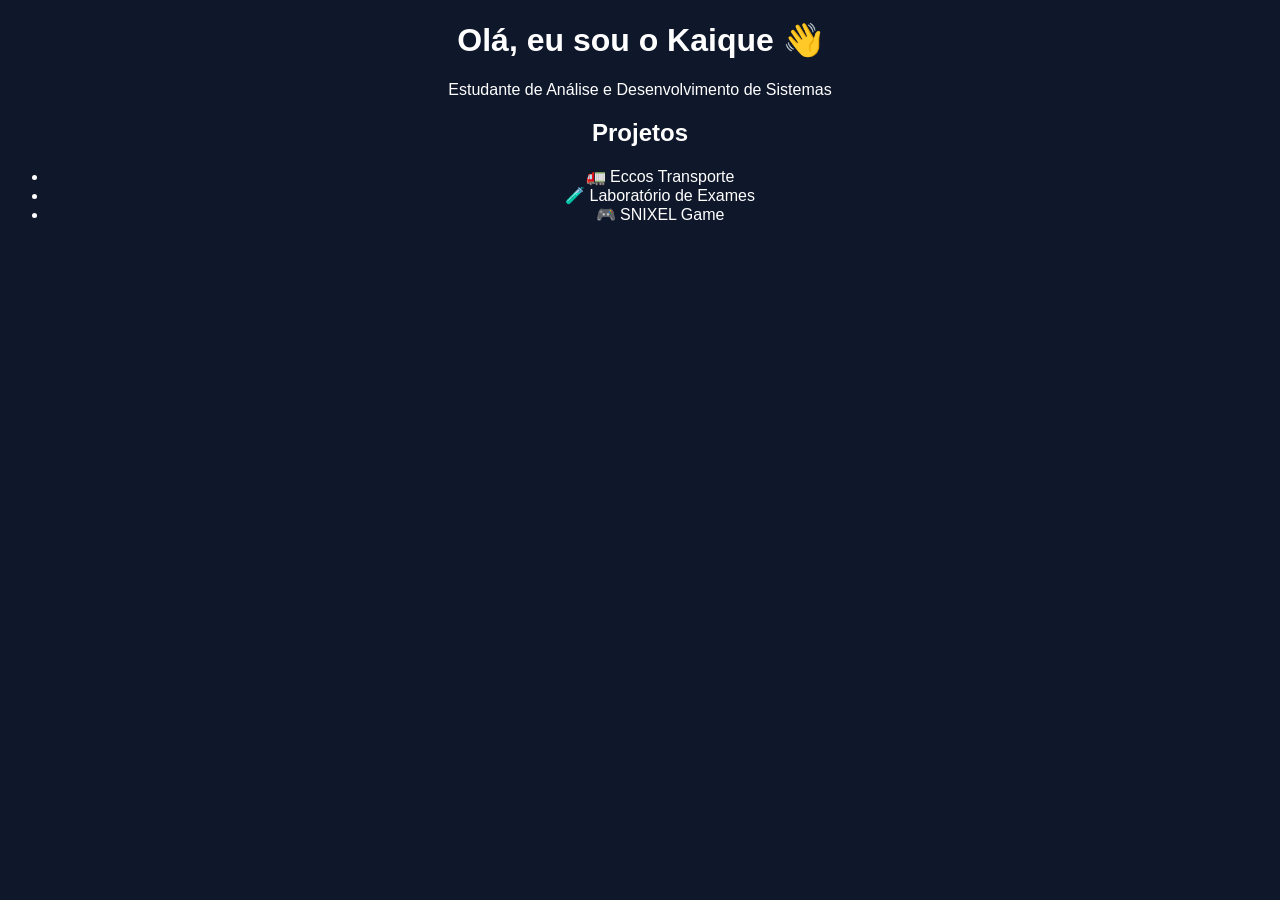
==== index.html @ 4b78b933 "Add files via upload" ====
<!DOCTYPE html>
<html lang="pt-br">
<head>
  <meta charset="UTF-8">
  <title>Portfólio - Kaique</title>
  <link rel="stylesheet" href="style.css">
</head>
<body>

  <h1>Olá, eu sou o Kaique 👋</h1>
  <p>Estudante de Análise e Desenvolvimento de Sistemas</p>

  <h2>Projetos</h2>
  <ul>
    <li>🚛 Eccos Transporte</li>
    <li>🧪 Laboratório de Exames</li>
    <li>🎮 SNIXEL Game</li>
  </ul>

</body>
</html>
---- style.css ----
body {
  background: #0f172a;
  color: white;
  font-family: Arial;
  text-align: center;
}
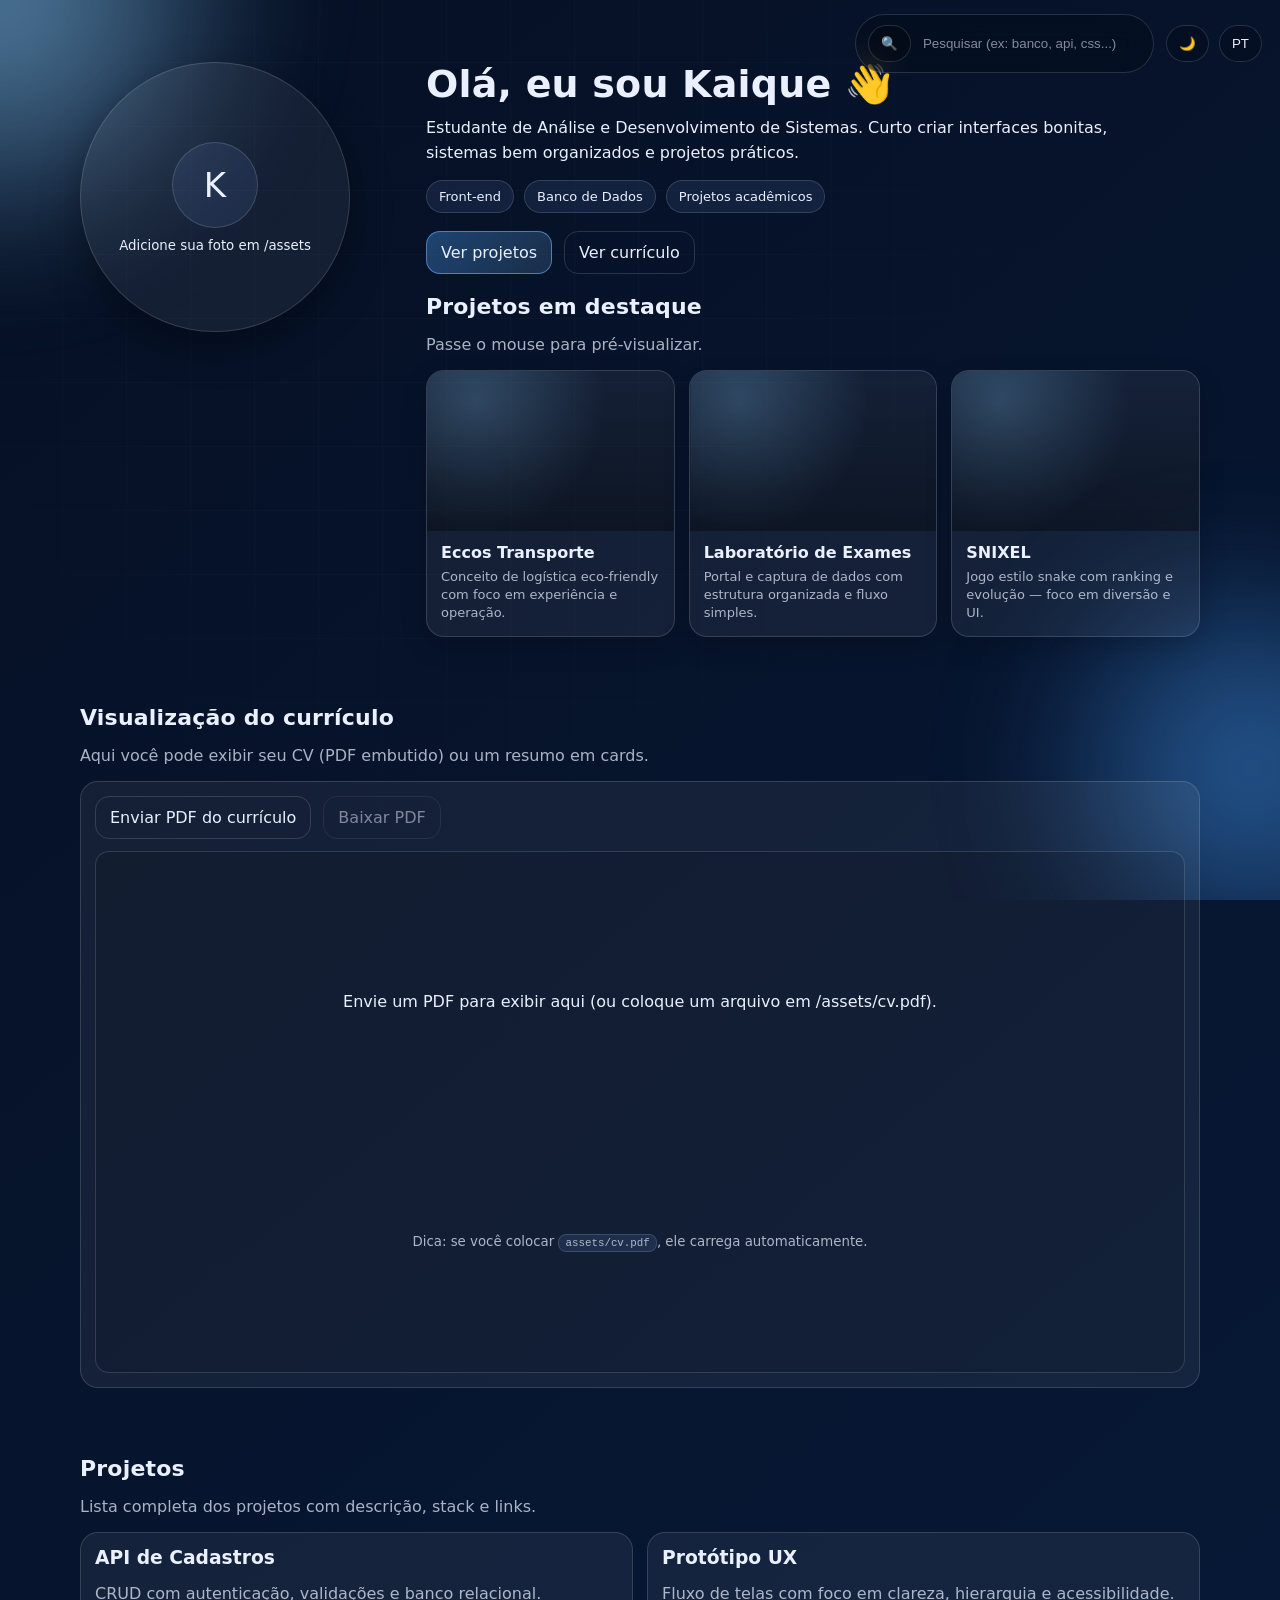
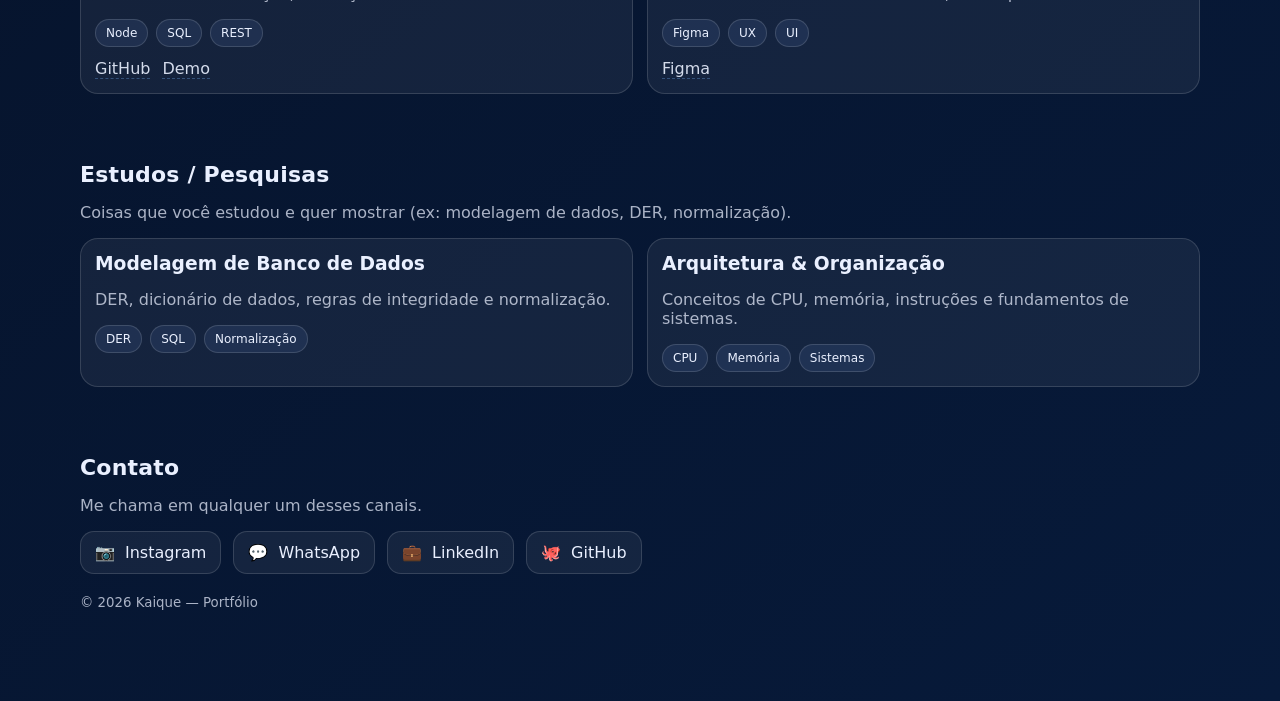
==== commit 98f8ad17: "Add files via upload" ====
--- a/index.html
+++ b/index.html
@@ -1,21 +1,254 @@
 <!DOCTYPE html>
-<html lang="pt-br">
+<html lang="pt-br" data-theme="dark">
 <head>
-  <meta charset="UTF-8">
-  <title>Portfólio - Kaique</title>
-  <link rel="stylesheet" href="style.css">
+  <meta charset="UTF-8" />
+  <meta name="viewport" content="width=device-width, initial-scale=1"/>
+  <title>Portfólio — Kaique</title>
+  <link rel="stylesheet" href="style.css" />
 </head>
+
 <body>
-
-  <h1>Olá, eu sou o Kaique 👋</h1>
-  <p>Estudante de Análise e Desenvolvimento de Sistemas</p>
-
-  <h2>Projetos</h2>
-  <ul>
-    <li>🚛 Eccos Transporte</li>
-    <li>🧪 Laboratório de Exames</li>
-    <li>🎮 SNIXEL Game</li>
-  </ul>
-
+  <!-- Gradient background layers -->
+  <div class="bg">
+    <div class="blob b1"></div>
+    <div class="blob b2"></div>
+    <div class="grid"></div>
+  </div>
+
+  <!-- Top-right accessibility controls -->
+  <header class="topbar" aria-label="Acessibilidades">
+    <div class="search">
+      <button class="icon-btn" id="btnSearch" aria-label="Pesquisar">
+        🔍
+      </button>
+      <input
+        id="searchInput"
+        type="search"
+        placeholder="Pesquisar (ex: banco, api, css...)"
+        aria-label="Pesquisar por palavras-chave"
+      />
+    </div>
+
+    <div class="toggles">
+      <button class="icon-btn" id="btnTheme" aria-label="Alternar modo noturno">
+        🌙
+      </button>
+
+      <button class="icon-btn" id="btnLang" aria-label="Alterar idioma">
+        PT
+      </button>
+    </div>
+  </header>
+
+  <!-- Right hidden navbar (reveals on hover) -->
+  <aside class="nav-rail" aria-label="Menu lateral">
+    <nav class="nav" aria-label="Navegação principal">
+      <a href="#home" class="nav-item" data-i18n="nav_home" title="Home">🏠 <span>Home</span></a>
+      <a href="#cv" class="nav-item" data-i18n="nav_cv" title="Currículo">📄 <span>Currículo</span></a>
+      <a href="#projects" class="nav-item" data-i18n="nav_projects" title="Projetos">🧩 <span>Projetos</span></a>
+      <a href="#studies" class="nav-item" data-i18n="nav_studies" title="Estudos/Pesquisas">📚 <span>Estudos</span></a>
+      <a href="#contact" class="nav-item" data-i18n="nav_contact" title="Contato">✉️ <span>Contato</span></a>
+    </nav>
+  </aside>
+
+  <main class="container">
+    <!-- HOME -->
+    <section id="home" class="section hero" data-search-scope="home">
+      <div class="hero-left">
+        <div class="avatar-wrap" aria-label="Foto do Kaique">
+          <!-- Troque src pela sua foto -->
+          <img class="avatar" src="assets/minha-foto.jpg" alt="Foto do Kaique" onerror="this.style.display='none'; this.parentElement.classList.add('avatar-fallback')"/>
+          <div class="avatar-fallback-inner">
+            <div class="initials">K</div>
+            <small data-i18n="avatar_hint">Adicione sua foto em /assets</small>
+          </div>
+        </div>
+      </div>
+
+      <div class="hero-right">
+        <h1 class="title">
+          <span data-i18n="hello">Olá, eu sou</span> <strong>Kaique</strong> 👋
+        </h1>
+
+        <p class="subtitle" data-i18n="subtitle">
+          Estudante de Análise e Desenvolvimento de Sistemas. Curto criar interfaces bonitas, sistemas bem organizados e projetos práticos.
+        </p>
+
+        <div class="pill-row" aria-label="Destaques rápidos">
+          <span class="pill" data-i18n="pill_1">Front-end</span>
+          <span class="pill" data-i18n="pill_2">Banco de Dados</span>
+          <span class="pill" data-i18n="pill_3">Projetos acadêmicos</span>
+        </div>
+
+        <div class="hero-actions">
+          <a class="btn primary" href="#projects" data-i18n="cta_projects">Ver projetos</a>
+          <a class="btn ghost" href="#cv" data-i18n="cta_cv">Ver currículo</a>
+        </div>
+
+        <div class="featured">
+          <div class="section-head">
+            <h2 data-i18n="featured_title">Projetos em destaque</h2>
+            <p class="muted" data-i18n="featured_sub">Passe o mouse para pré-visualizar.</p>
+          </div>
+
+          <div class="card-grid">
+            <!-- CARD 1 -->
+            <article class="card project" data-tags="web front-end html css" data-title="Eccos Transporte" tabindex="0">
+              <div class="card-media" style="--img:url('assets/projeto1.jpg')"></div>
+              <div class="card-body">
+                <h3>Eccos Transporte</h3>
+                <p data-i18n="p1_desc">Conceito de logística eco-friendly com foco em experiência e operação.</p>
+              </div>
+              <button class="card-overlay" data-preview="Eccos Transporte" data-i18n="preview_btn">Pré-visualizar</button>
+            </article>
+
+            <!-- CARD 2 -->
+            <article class="card project" data-tags="sistema crud banco sql" data-title="Laboratório de Exames" tabindex="0">
+              <div class="card-media" style="--img:url('assets/projeto2.jpg')"></div>
+              <div class="card-body">
+                <h3>Laboratório de Exames</h3>
+                <p data-i18n="p2_desc">Portal e captura de dados com estrutura organizada e fluxo simples.</p>
+              </div>
+              <button class="card-overlay" data-preview="Laboratório de Exames" data-i18n="preview_btn">Pré-visualizar</button>
+            </article>
+
+            <!-- CARD 3 -->
+            <article class="card project" data-tags="jogo javascript ranking" data-title="SNIXEL" tabindex="0">
+              <div class="card-media" style="--img:url('assets/projeto3.jpg')"></div>
+              <div class="card-body">
+                <h3>SNIXEL</h3>
+                <p data-i18n="p3_desc">Jogo estilo snake com ranking e evolução — foco em diversão e UI.</p>
+              </div>
+              <button class="card-overlay" data-preview="SNIXEL" data-i18n="preview_btn">Pré-visualizar</button>
+            </article>
+          </div>
+        </div>
+      </div>
+    </section>
+
+    <!-- CURRÍCULO (sem abrir nova guia) -->
+    <section id="cv" class="section" data-search-scope="cv">
+      <div class="section-head">
+        <h2 data-i18n="cv_title">Visualização do currículo</h2>
+        <p class="muted" data-i18n="cv_sub">Aqui você pode exibir seu CV (PDF embutido) ou um resumo em cards.</p>
+      </div>
+
+      <div class="cv-wrap">
+        <div class="cv-actions">
+          <label class="file-label">
+            <input id="cvFile" type="file" accept="application/pdf"/>
+            <span data-i18n="cv_upload">Enviar PDF do currículo</span>
+          </label>
+          <a class="btn ghost" id="cvDownload" href="#" download="Curriculo-Kaique.pdf" aria-disabled="true" data-i18n="cv_download">Baixar PDF</a>
+        </div>
+
+        <div class="cv-viewer" role="region" aria-label="Visualização do currículo">
+          <iframe id="cvFrame" title="Currículo (PDF)" src="" loading="lazy"></iframe>
+          <div class="cv-empty" id="cvEmpty">
+            <p data-i18n="cv_empty">Envie um PDF para exibir aqui (ou coloque um arquivo em /assets/cv.pdf).</p>
+            <small class="muted">Dica: se você colocar <code>assets/cv.pdf</code>, ele carrega automaticamente.</small>
+          </div>
+        </div>
+      </div>
+    </section>
+
+    <!-- PROJETOS -->
+    <section id="projects" class="section" data-search-scope="projects">
+      <div class="section-head">
+        <h2 data-i18n="projects_title">Projetos</h2>
+        <p class="muted" data-i18n="projects_sub">Lista completa dos projetos com descrição, stack e links.</p>
+      </div>
+
+      <div class="list-grid" id="projectsList">
+        <article class="list-card" data-tags="api node sql" data-title="API de Cadastros">
+          <h3>API de Cadastros</h3>
+          <p class="muted" data-i18n="proj_a">CRUD com autenticação, validações e banco relacional.</p>
+          <div class="chips">
+            <span class="chip">Node</span><span class="chip">SQL</span><span class="chip">REST</span>
+          </div>
+          <div class="links">
+            <a href="#" class="link">GitHub</a>
+            <a href="#" class="link">Demo</a>
+          </div>
+        </article>
+
+        <article class="list-card" data-tags="figma ux ui" data-title="Protótipo UX">
+          <h3>Protótipo UX</h3>
+          <p class="muted" data-i18n="proj_b">Fluxo de telas com foco em clareza, hierarquia e acessibilidade.</p>
+          <div class="chips">
+            <span class="chip">Figma</span><span class="chip">UX</span><span class="chip">UI</span>
+          </div>
+          <div class="links">
+            <a href="#" class="link">Figma</a>
+          </div>
+        </article>
+      </div>
+    </section>
+
+    <!-- ESTUDOS / PESQUISAS -->
+    <section id="studies" class="section" data-search-scope="studies">
+      <div class="section-head">
+        <h2 data-i18n="studies_title">Estudos / Pesquisas</h2>
+        <p class="muted" data-i18n="studies_sub">Coisas que você estudou e quer mostrar (ex: modelagem de dados, DER, normalização).</p>
+      </div>
+
+      <div class="list-grid">
+        <article class="list-card" data-tags="banco der normalizacao" data-title="Modelagem de Banco">
+          <h3 data-i18n="study_a_title">Modelagem de Banco de Dados</h3>
+          <p class="muted" data-i18n="study_a_desc">DER, dicionário de dados, regras de integridade e normalização.</p>
+          <div class="chips">
+            <span class="chip">DER</span><span class="chip">SQL</span><span class="chip">Normalização</span>
+          </div>
+        </article>
+
+        <article class="list-card" data-tags="arquitetura hardware organizacao" data-title="Arquitetura de Computadores">
+          <h3 data-i18n="study_b_title">Arquitetura & Organização</h3>
+          <p class="muted" data-i18n="study_b_desc">Conceitos de CPU, memória, instruções e fundamentos de sistemas.</p>
+          <div class="chips">
+            <span class="chip">CPU</span><span class="chip">Memória</span><span class="chip">Sistemas</span>
+          </div>
+        </article>
+      </div>
+    </section>
+
+    <!-- CONTATO (rodapé) -->
+    <footer id="contact" class="section footer" data-search-scope="contact">
+      <div class="section-head">
+        <h2 data-i18n="contact_title">Contato</h2>
+        <p class="muted" data-i18n="contact_sub">Me chama em qualquer um desses canais.</p>
+      </div>
+
+      <div class="contact-row">
+        <a class="social" href="#" aria-label="Instagram">📷 <span>Instagram</span></a>
+        <a class="social" href="#" aria-label="WhatsApp">💬 <span>WhatsApp</span></a>
+        <a class="social" href="#" aria-label="LinkedIn">💼 <span>LinkedIn</span></a>
+        <a class="social" href="#" aria-label="GitHub">🐙 <span>GitHub</span></a>
+      </div>
+
+      <small class="muted">© <span id="year"></span> Kaique — Portfólio</small>
+    </footer>
+  </main>
+
+  <!-- Preview modal (in-page, no new tab) -->
+  <dialog class="modal" id="previewModal" aria-label="Pré-visualização do projeto">
+    <div class="modal-card">
+      <div class="modal-top">
+        <h3 id="previewTitle">Pré-visualizar</h3>
+        <button class="icon-btn" id="closeModal" aria-label="Fechar">✖</button>
+      </div>
+      <div class="modal-body">
+        <p class="muted" id="previewText">
+          Aqui você pode colocar imagens, links, descrição completa e tecnologias do projeto.
+        </p>
+
+        <div class="modal-actions">
+          <a class="btn primary" href="#projects" id="modalGoProjects" data-i18n="modal_projects">Ver seção de projetos</a>
+          <button class="btn ghost" id="modalClose" data-i18n="modal_close">Fechar</button>
+        </div>
+      </div>
+    </div>
+  </dialog>
+
+  <script src="script.js"></script>
 </body>
 </html>
--- a/style.css
+++ b/style.css
@@ -1,6 +1,443 @@
-body {
-  background: #0f172a;
+/* ============ Base ============ */
+:root{
+  --bg1:#061024;
+  --bg2:#071a3a;
+  --card: rgba(255,255,255,.06);
+  --card2: rgba(255,255,255,.08);
+  --stroke: rgba(255,255,255,.14);
+  --text:#eaf0ff;
+  --muted: rgba(234,240,255,.72);
+  --brand:#4aa3ff;
+  --brand2:#8bd0ff;
+  --shadow: 0 14px 40px rgba(0,0,0,.35);
+  --radius: 18px;
+}
+
+html[data-theme="light"]{
+  --bg1:#f4f7ff;
+  --bg2:#e7efff;
+  --card: rgba(0,0,0,.04);
+  --card2: rgba(0,0,0,.06);
+  --stroke: rgba(0,0,0,.10);
+  --text:#0a1430;
+  --muted: rgba(10,20,48,.72);
+  --brand:#146bff;
+  --brand2:#5ab7ff;
+  --shadow: 0 18px 50px rgba(0,0,0,.12);
+}
+
+*{box-sizing:border-box}
+body{
+  margin:0;
+  color:var(--text);
+  font-family: ui-sans-serif, system-ui, -apple-system, Segoe UI, Roboto, Arial;
+  overflow-x:hidden;
+  background: linear-gradient(140deg, var(--bg1), var(--bg2));
+}
+
+a{color:inherit; text-decoration:none}
+code{background:rgba(127,167,255,.12); padding:2px 6px; border-radius:8px; border:1px solid var(--stroke);}
+
+/* ============ Background ============ */
+.bg{position:fixed; inset:0; z-index:-2; overflow:hidden;}
+.blob{
+  position:absolute; width:520px; height:520px; filter: blur(60px);
+  opacity:.65; border-radius:999px;
+  background: radial-gradient(circle at 30% 30%, var(--brand2), transparent 55%);
+  transform: translate3d(0,0,0);
+}
+.b1{left:-160px; top:-160px;}
+.b2{right:-180px; bottom:-180px; background: radial-gradient(circle at 60% 40%, var(--brand), transparent 55%); opacity:.55;}
+.grid{
+  position:absolute; inset:-2px; z-index:-1; opacity:.15;
+  background-image: linear-gradient(to right, rgba(255,255,255,.14) 1px, transparent 1px),
+                    linear-gradient(to bottom, rgba(255,255,255,.14) 1px, transparent 1px);
+  background-size: 64px 64px;
+  mask-image: radial-gradient(circle at 35% 30%, black 30%, transparent 65%);
+}
+
+/* ============ Layout ============ */
+.container{
+  width:min(1120px, calc(100% - 90px));
+  margin:0 auto;
+  padding:28px 0 80px;
+}
+.section{padding:34px 0;}
+.section-head{margin-bottom:16px;}
+.section-head h2{margin:0 0 6px; font-size:22px; letter-spacing:.2px;}
+.muted{color:var(--muted);}
+
+/* ============ Topbar ============ */
+.topbar{
+  position:fixed;
+  right:18px;
+  top:14px;
+  display:flex;
+  gap:12px;
+  align-items:center;
+  z-index:50;
+}
+
+.search{
+  display:flex;
+  align-items:center;
+  gap:10px;
+  padding:10px 12px;
+  border-radius:999px;
+  background: rgba(0,0,0,.18);
+  border:1px solid var(--stroke);
+  backdrop-filter: blur(14px);
+}
+
+html[data-theme="light"] .search{
+  background: rgba(255,255,255,.55);
+}
+
+#searchInput{
+  width: 220px;
+  border:none;
+  outline:none;
+  background:transparent;
+  color:var(--text);
+}
+#searchInput::placeholder{color: rgba(234,240,255,.55);}
+html[data-theme="light"] #searchInput::placeholder{color: rgba(10,20,48,.45);}
+
+.toggles{display:flex; gap:10px;}
+
+/* Buttons (hover floating effect) */
+.icon-btn{
+  border:1px solid var(--stroke);
+  background: rgba(0,0,0,.18);
+  color: var(--text);
+  border-radius: 999px;
+  padding:10px 12px;
+  cursor:pointer;
+  backdrop-filter: blur(14px);
+  transition: transform .18s ease, background .18s ease, border-color .18s ease;
+}
+html[data-theme="light"] .icon-btn{background: rgba(255,255,255,.55);}
+.icon-btn:hover{transform: translateY(-3px); border-color: rgba(120,180,255,.45);}
+
+/* ============ Right Navbar (Hidden, show on hover) ============ */
+.nav-rail{
+  position:fixed;
+  right:0;
+  top:0;
+  height:100vh;
+  width:72px;
+  z-index:40;
+  display:flex;
+  justify-content:flex-end;
+  pointer-events:auto;
+}
+
+.nav{
+  height:100%;
+  width: 260px;
+  padding: 100px 10px 18px;
+  transform: translateX(188px); /* hidden state */
+  transition: transform .22s ease;
+  background: rgba(0,0,0,.16);
+  border-left: 1px solid var(--stroke);
+  backdrop-filter: blur(14px);
+  display:flex;
+  flex-direction:column;
+  gap:10px;
+}
+
+html[data-theme="light"] .nav{background: rgba(255,255,255,.50);}
+
+.nav-rail:hover .nav{transform: translateX(0);}
+
+.nav-item{
+  display:flex;
+  gap:10px;
+  align-items:center;
+  padding:12px 14px;
+  border-radius: 14px;
+  border:1px solid transparent;
+  transition: transform .18s ease, background .18s ease, border-color .18s ease;
+}
+.nav-item span{opacity:.92;}
+.nav-item:hover{
+  transform: translateY(-3px);
+  background: rgba(127,167,255,.10);
+  border-color: rgba(120,180,255,.35);
+}
+
+/* ============ Hero ============ */
+.hero{
+  display:grid;
+  grid-template-columns: 320px 1fr;
+  gap: 26px;
+  align-items:start;
+}
+
+.avatar-wrap{
+  width: 270px;
+  height: 270px;
+  border-radius: 999px;
+  border:1px solid var(--stroke);
+  background: var(--card);
+  box-shadow: var(--shadow);
+  overflow:hidden;
+  display:grid;
+  place-items:center;
+}
+.avatar{
+  width:100%;
+  height:100%;
+  object-fit:cover;
+}
+.avatar-fallback .avatar-fallback-inner{display:grid;}
+.avatar-fallback-inner{
+  text-align:center;
+  padding:22px;
+  display:none;
+}
+.initials{
+  width:86px; height:86px;
+  border-radius:999px;
+  border:1px solid var(--stroke);
+  display:grid; place-items:center;
+  margin: 0 auto 10px;
+  font-size:34px;
+  background: rgba(127,167,255,.10);
+}
+
+.title{margin:0 0 10px; font-size:38px; letter-spacing:.2px;}
+.subtitle{margin:0 0 14px; max-width: 720px; line-height:1.55;}
+
+.pill-row{display:flex; flex-wrap:wrap; gap:10px; margin: 12px 0 18px;}
+.pill{
+  padding:8px 12px;
+  border-radius:999px;
+  border:1px solid var(--stroke);
+  background: rgba(127,167,255,.10);
+  font-size: 13px;
+}
+
+.hero-actions{display:flex; gap:12px; margin: 8px 0 20px;}
+
+.btn{
+  display:inline-flex;
+  align-items:center;
+  justify-content:center;
+  gap:10px;
+  padding: 11px 14px;
+  border-radius: 14px;
+  border:1px solid var(--stroke);
+  background: rgba(255,255,255,.06);
+  cursor:pointer;
+  transition: transform .18s ease, background .18s ease, border-color .18s ease;
+}
+.btn:hover{transform: translateY(-3px); border-color: rgba(120,180,255,.45);}
+.btn.primary{
+  background: linear-gradient(135deg, rgba(74,163,255,.35), rgba(139,208,255,.15));
+  border-color: rgba(120,180,255,.55);
+}
+.btn.ghost{
+  background: transparent;
+}
+.btn[aria-disabled="true"]{opacity:.5; pointer-events:none;}
+
+.featured{margin-top: 6px;}
+.card-grid{
+  display:grid;
+  grid-template-columns: repeat(3, minmax(0, 1fr));
+  gap:14px;
+}
+
+/* ============ Project Cards (hover overlay & float) ============ */
+.card{
+  position:relative;
+  border-radius: var(--radius);
+  border:1px solid var(--stroke);
+  background: var(--card);
+  box-shadow: 0 10px 26px rgba(0,0,0,.18);
+  overflow:hidden;
+  transition: transform .18s ease, border-color .18s ease;
+  outline:none;
+}
+.card:hover, .card:focus{
+  transform: translateY(-6px);
+  border-color: rgba(120,180,255,.55);
+}
+
+.card-media{
+  height: 160px;
+  background:
+    linear-gradient(180deg, rgba(0,0,0,.0), rgba(0,0,0,.35)),
+    var(--img),
+    radial-gradient(circle at 20% 20%, rgba(139,208,255,.25), transparent 55%);
+  background-size: cover;
+  background-position:center;
+}
+.card-body{padding: 12px 14px 14px;}
+.card-body h3{margin: 0 0 6px; font-size:16px;}
+.card-body p{margin: 0; font-size:13px; line-height:1.4; color: var(--muted);}
+
+/* Dark overlay with "Pré-visualizar" */
+.card-overlay{
+  position:absolute;
+  inset:0;
+  display:grid;
+  place-items:center;
+  opacity:0;
+  border:none;
+  background: rgba(0,0,0,.55);
   color: white;
-  font-family: Arial;
-  text-align: center;
+  font-weight: 600;
+  letter-spacing:.2px;
+  cursor:pointer;
+  transition: opacity .18s ease;
+}
+.card:hover .card-overlay,
+.card:focus .card-overlay{opacity:1;}
+
+.card-overlay::after{
+  content:"";
+  position:absolute;
+  inset: 14px;
+  border-radius: calc(var(--radius) - 8px);
+  border:1px solid rgba(255,255,255,.18);
+}
+
+/* ============ Lists ============ */
+.list-grid{
+  display:grid;
+  grid-template-columns: repeat(2, minmax(0, 1fr));
+  gap:14px;
+}
+.list-card{
+  border-radius: var(--radius);
+  border:1px solid var(--stroke);
+  background: var(--card);
+  padding: 14px;
+  transition: transform .18s ease, border-color .18s ease;
+}
+.list-card:hover{transform: translateY(-4px); border-color: rgba(120,180,255,.45);}
+.list-card h3{margin:0 0 6px;}
+.chips{display:flex; gap:8px; flex-wrap:wrap; margin-top:10px;}
+.chip{
+  font-size:12px;
+  padding:6px 10px;
+  border-radius:999px;
+  border:1px solid var(--stroke);
+  background: rgba(127,167,255,.10);
+}
+.links{display:flex; gap:12px; margin-top:12px;}
+.link{opacity:.9; border-bottom:1px dashed rgba(120,180,255,.35);}
+.link:hover{opacity:1; border-bottom-color: rgba(120,180,255,.8);}
+
+/* ============ CV Viewer ============ */
+.cv-wrap{
+  border-radius: var(--radius);
+  border:1px solid var(--stroke);
+  background: var(--card);
+  padding: 14px;
+}
+.cv-actions{
+  display:flex;
+  gap:12px;
+  flex-wrap:wrap;
+  margin-bottom: 12px;
+}
+.file-label{
+  display:inline-flex;
+  cursor:pointer;
+  border-radius:14px;
+  border:1px solid var(--stroke);
+  padding: 11px 14px;
+  transition: transform .18s ease, border-color .18s ease;
+}
+.file-label:hover{transform: translateY(-3px); border-color: rgba(120,180,255,.45);}
+.file-label input{display:none;}
+
+.cv-viewer{
+  position:relative;
+  border-radius: 14px;
+  overflow:hidden;
+  border:1px solid var(--stroke);
+  background: rgba(0,0,0,.10);
+  min-height: 520px;
+}
+html[data-theme="light"] .cv-viewer{background: rgba(255,255,255,.55);}
+#cvFrame{
+  width:100%;
+  height: 520px;
+  border:0;
+  display:block;
+  background: transparent;
+}
+.cv-empty{
+  position:absolute;
+  inset:0;
+  display:grid;
+  place-items:center;
+  text-align:center;
+  padding:20px;
+}
+
+/* ============ Footer / Contact ============ */
+.footer{padding-bottom: 10px;}
+.contact-row{
+  display:flex;
+  gap:12px;
+  flex-wrap:wrap;
+  margin: 12px 0 18px;
+}
+.social{
+  display:flex;
+  gap:10px;
+  align-items:center;
+  padding: 11px 14px;
+  border-radius: 14px;
+  border:1px solid var(--stroke);
+  background: rgba(255,255,255,.06);
+  transition: transform .18s ease, border-color .18s ease;
+}
+.social:hover{transform: translateY(-3px); border-color: rgba(120,180,255,.45);}
+
+/* ============ Modal ============ */
+.modal{
+  border:none;
+  padding:0;
+  background:transparent;
+}
+.modal::backdrop{
+  background: rgba(0,0,0,.55);
+  backdrop-filter: blur(4px);
+}
+.modal-card{
+  width:min(640px, calc(100vw - 28px));
+  margin:auto;
+  border-radius: var(--radius);
+  border:1px solid var(--stroke);
+  background: rgba(10,16,30,.92);
+  box-shadow: var(--shadow);
+  overflow:hidden;
+}
+html[data-theme="light"] .modal-card{background: rgba(255,255,255,.95);}
+.modal-top{
+  display:flex;
+  align-items:center;
+  justify-content:space-between;
+  padding: 14px 14px 10px;
+  border-bottom: 1px solid var(--stroke);
+}
+.modal-top h3{margin:0;}
+.modal-body{padding:14px;}
+.modal-actions{display:flex; gap:12px; margin-top:14px; flex-wrap:wrap;}
+
+/* ============ Responsive ============ */
+@media (max-width: 980px){
+  .hero{grid-template-columns: 1fr; justify-items:center;}
+  .hero-right{text-align:center;}
+  .hero-actions{justify-content:center;}
+  .card-grid{grid-template-columns: 1fr;}
+  .list-grid{grid-template-columns: 1fr;}
+  .container{width:min(1120px, calc(100% - 78px));}
+  #searchInput{width: 160px;}
 }
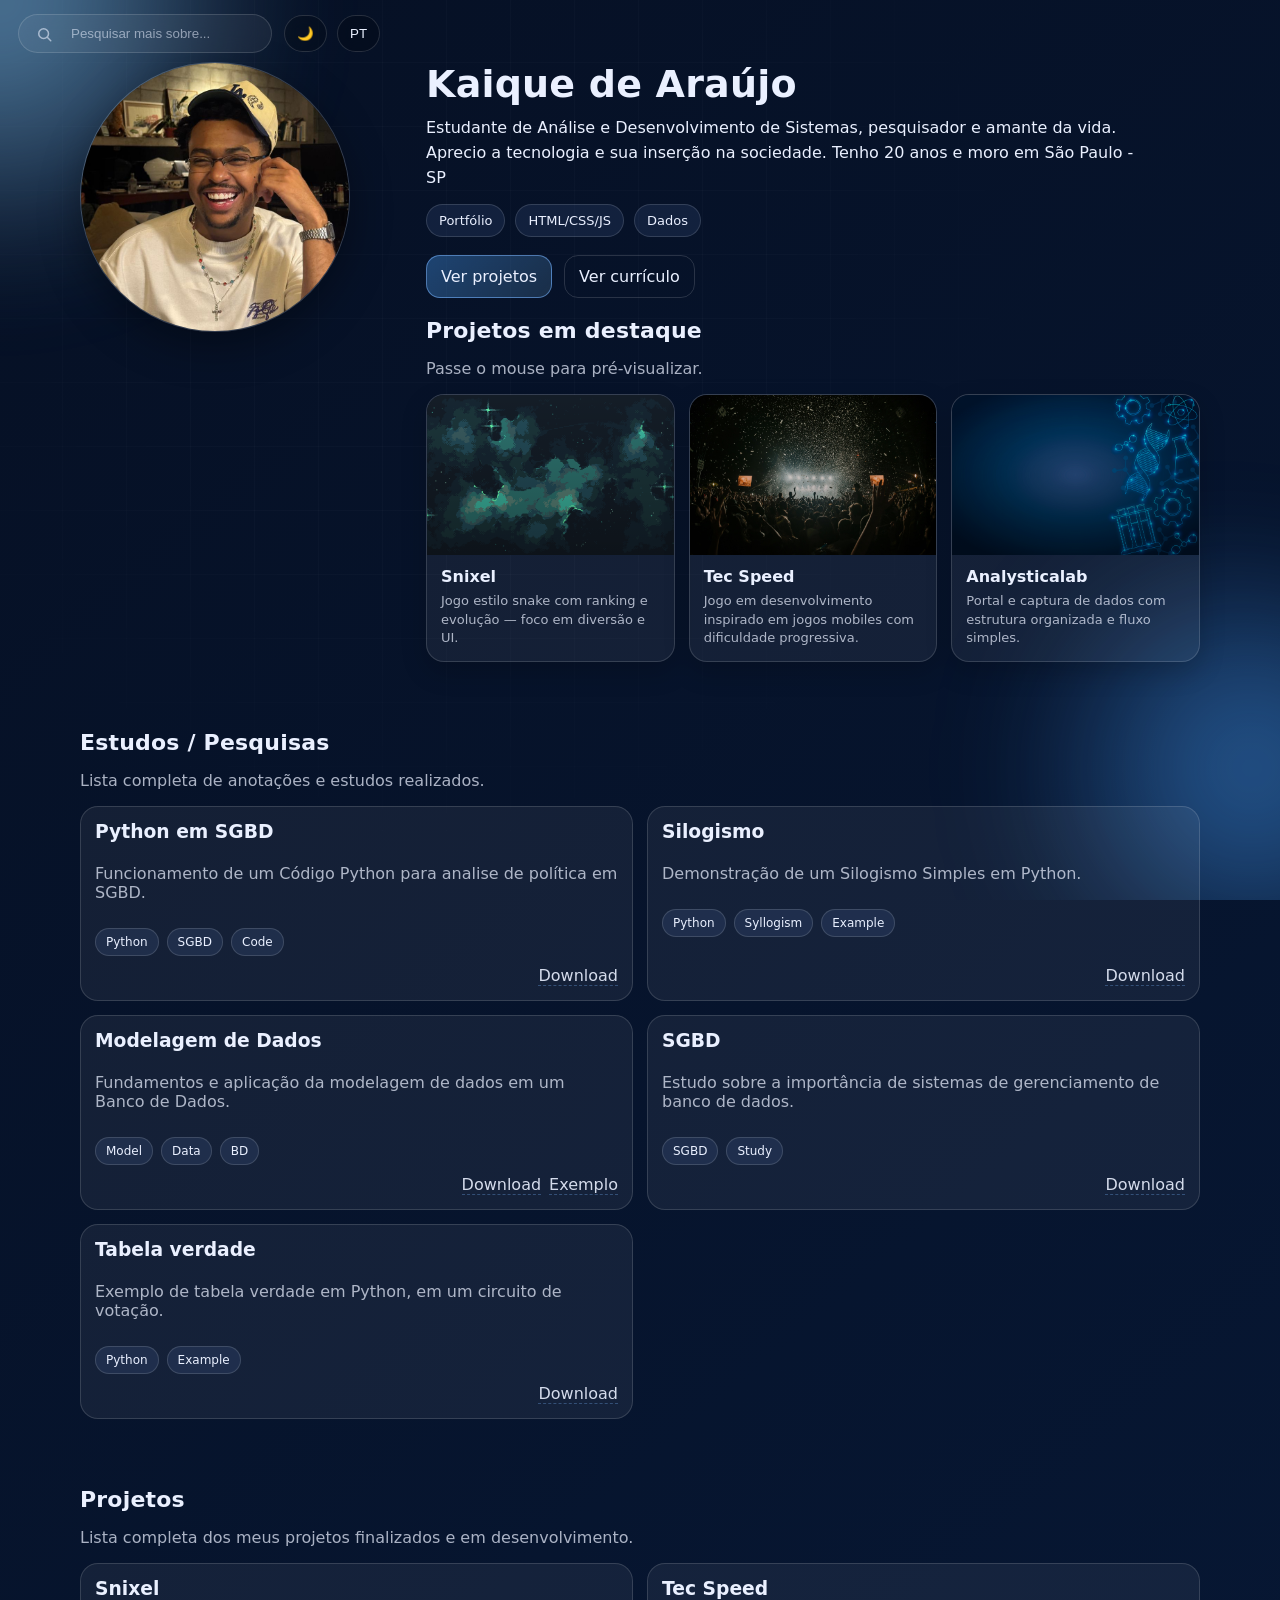
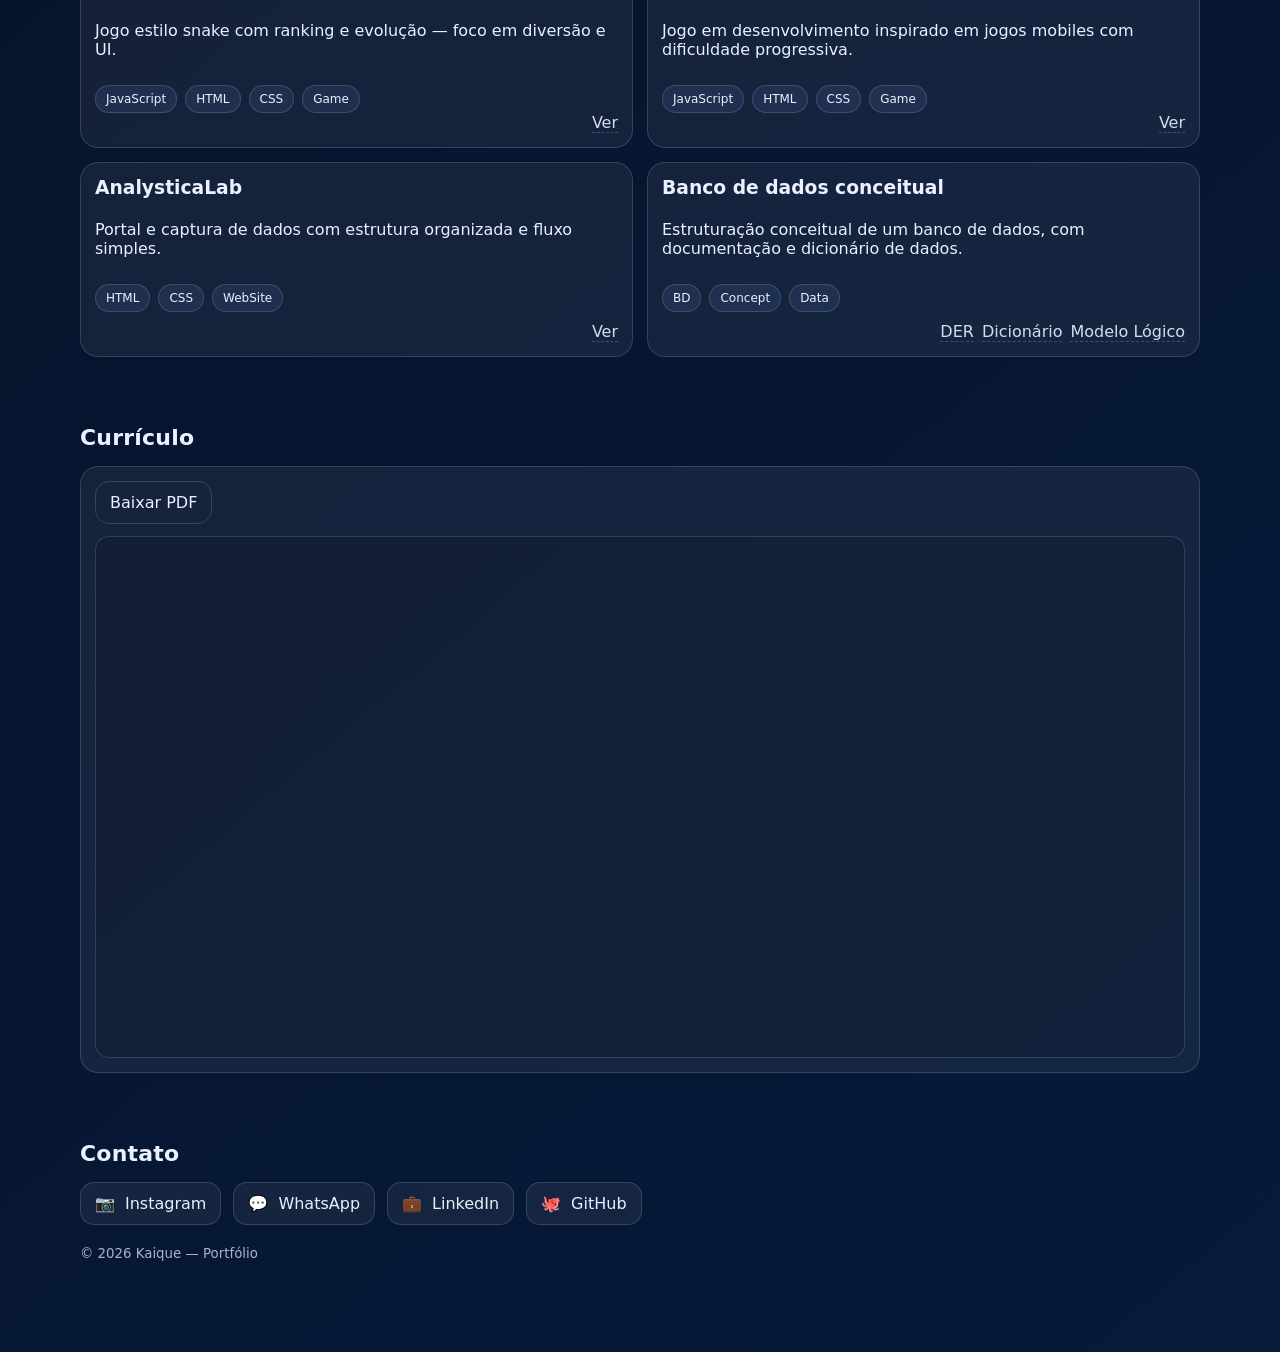
==== commit 3d1fdc23: "Primeira versão do portfólio" ====
--- a/index.html
+++ b/index.html
@@ -1,254 +1,381 @@
-<!DOCTYPE html>
-<html lang="pt-br" data-theme="dark">
-<head>
-  <meta charset="UTF-8" />
-  <meta name="viewport" content="width=device-width, initial-scale=1"/>
-  <title>Portfólio — Kaique</title>
-  <link rel="stylesheet" href="style.css" />
-</head>
-
-<body>
-  <!-- Gradient background layers -->
-  <div class="bg">
-    <div class="blob b1"></div>
-    <div class="blob b2"></div>
-    <div class="grid"></div>
-  </div>
-
-  <!-- Top-right accessibility controls -->
-  <header class="topbar" aria-label="Acessibilidades">
-    <div class="search">
-      <button class="icon-btn" id="btnSearch" aria-label="Pesquisar">
-        🔍
-      </button>
-      <input
-        id="searchInput"
-        type="search"
-        placeholder="Pesquisar (ex: banco, api, css...)"
-        aria-label="Pesquisar por palavras-chave"
-      />
-    </div>
-
-    <div class="toggles">
-      <button class="icon-btn" id="btnTheme" aria-label="Alternar modo noturno">
-        🌙
-      </button>
-
-      <button class="icon-btn" id="btnLang" aria-label="Alterar idioma">
-        PT
-      </button>
-    </div>
-  </header>
-
-  <!-- Right hidden navbar (reveals on hover) -->
-  <aside class="nav-rail" aria-label="Menu lateral">
-    <nav class="nav" aria-label="Navegação principal">
-      <a href="#home" class="nav-item" data-i18n="nav_home" title="Home">🏠 <span>Home</span></a>
-      <a href="#cv" class="nav-item" data-i18n="nav_cv" title="Currículo">📄 <span>Currículo</span></a>
-      <a href="#projects" class="nav-item" data-i18n="nav_projects" title="Projetos">🧩 <span>Projetos</span></a>
-      <a href="#studies" class="nav-item" data-i18n="nav_studies" title="Estudos/Pesquisas">📚 <span>Estudos</span></a>
-      <a href="#contact" class="nav-item" data-i18n="nav_contact" title="Contato">✉️ <span>Contato</span></a>
-    </nav>
-  </aside>
-
-  <main class="container">
-    <!-- HOME -->
-    <section id="home" class="section hero" data-search-scope="home">
-      <div class="hero-left">
-        <div class="avatar-wrap" aria-label="Foto do Kaique">
-          <!-- Troque src pela sua foto -->
-          <img class="avatar" src="assets/minha-foto.jpg" alt="Foto do Kaique" onerror="this.style.display='none'; this.parentElement.classList.add('avatar-fallback')"/>
-          <div class="avatar-fallback-inner">
-            <div class="initials">K</div>
-            <small data-i18n="avatar_hint">Adicione sua foto em /assets</small>
-          </div>
-        </div>
-      </div>
-
-      <div class="hero-right">
-        <h1 class="title">
-          <span data-i18n="hello">Olá, eu sou</span> <strong>Kaique</strong> 👋
-        </h1>
-
-        <p class="subtitle" data-i18n="subtitle">
-          Estudante de Análise e Desenvolvimento de Sistemas. Curto criar interfaces bonitas, sistemas bem organizados e projetos práticos.
-        </p>
-
-        <div class="pill-row" aria-label="Destaques rápidos">
-          <span class="pill" data-i18n="pill_1">Front-end</span>
-          <span class="pill" data-i18n="pill_2">Banco de Dados</span>
-          <span class="pill" data-i18n="pill_3">Projetos acadêmicos</span>
-        </div>
-
-        <div class="hero-actions">
-          <a class="btn primary" href="#projects" data-i18n="cta_projects">Ver projetos</a>
-          <a class="btn ghost" href="#cv" data-i18n="cta_cv">Ver currículo</a>
-        </div>
-
-        <div class="featured">
-          <div class="section-head">
-            <h2 data-i18n="featured_title">Projetos em destaque</h2>
-            <p class="muted" data-i18n="featured_sub">Passe o mouse para pré-visualizar.</p>
-          </div>
-
-          <div class="card-grid">
-            <!-- CARD 1 -->
-            <article class="card project" data-tags="web front-end html css" data-title="Eccos Transporte" tabindex="0">
-              <div class="card-media" style="--img:url('assets/projeto1.jpg')"></div>
-              <div class="card-body">
-                <h3>Eccos Transporte</h3>
-                <p data-i18n="p1_desc">Conceito de logística eco-friendly com foco em experiência e operação.</p>
-              </div>
-              <button class="card-overlay" data-preview="Eccos Transporte" data-i18n="preview_btn">Pré-visualizar</button>
-            </article>
-
-            <!-- CARD 2 -->
-            <article class="card project" data-tags="sistema crud banco sql" data-title="Laboratório de Exames" tabindex="0">
-              <div class="card-media" style="--img:url('assets/projeto2.jpg')"></div>
-              <div class="card-body">
-                <h3>Laboratório de Exames</h3>
-                <p data-i18n="p2_desc">Portal e captura de dados com estrutura organizada e fluxo simples.</p>
-              </div>
-              <button class="card-overlay" data-preview="Laboratório de Exames" data-i18n="preview_btn">Pré-visualizar</button>
-            </article>
-
-            <!-- CARD 3 -->
-            <article class="card project" data-tags="jogo javascript ranking" data-title="SNIXEL" tabindex="0">
-              <div class="card-media" style="--img:url('assets/projeto3.jpg')"></div>
-              <div class="card-body">
-                <h3>SNIXEL</h3>
-                <p data-i18n="p3_desc">Jogo estilo snake com ranking e evolução — foco em diversão e UI.</p>
-              </div>
-              <button class="card-overlay" data-preview="SNIXEL" data-i18n="preview_btn">Pré-visualizar</button>
-            </article>
-          </div>
-        </div>
-      </div>
-    </section>
-
-    <!-- CURRÍCULO (sem abrir nova guia) -->
-    <section id="cv" class="section" data-search-scope="cv">
-      <div class="section-head">
-        <h2 data-i18n="cv_title">Visualização do currículo</h2>
-        <p class="muted" data-i18n="cv_sub">Aqui você pode exibir seu CV (PDF embutido) ou um resumo em cards.</p>
-      </div>
-
-      <div class="cv-wrap">
-        <div class="cv-actions">
-          <label class="file-label">
-            <input id="cvFile" type="file" accept="application/pdf"/>
-            <span data-i18n="cv_upload">Enviar PDF do currículo</span>
-          </label>
-          <a class="btn ghost" id="cvDownload" href="#" download="Curriculo-Kaique.pdf" aria-disabled="true" data-i18n="cv_download">Baixar PDF</a>
-        </div>
-
-        <div class="cv-viewer" role="region" aria-label="Visualização do currículo">
-          <iframe id="cvFrame" title="Currículo (PDF)" src="" loading="lazy"></iframe>
-          <div class="cv-empty" id="cvEmpty">
-            <p data-i18n="cv_empty">Envie um PDF para exibir aqui (ou coloque um arquivo em /assets/cv.pdf).</p>
-            <small class="muted">Dica: se você colocar <code>assets/cv.pdf</code>, ele carrega automaticamente.</small>
-          </div>
-        </div>
-      </div>
-    </section>
-
-    <!-- PROJETOS -->
-    <section id="projects" class="section" data-search-scope="projects">
-      <div class="section-head">
-        <h2 data-i18n="projects_title">Projetos</h2>
-        <p class="muted" data-i18n="projects_sub">Lista completa dos projetos com descrição, stack e links.</p>
-      </div>
-
-      <div class="list-grid" id="projectsList">
-        <article class="list-card" data-tags="api node sql" data-title="API de Cadastros">
-          <h3>API de Cadastros</h3>
-          <p class="muted" data-i18n="proj_a">CRUD com autenticação, validações e banco relacional.</p>
-          <div class="chips">
-            <span class="chip">Node</span><span class="chip">SQL</span><span class="chip">REST</span>
-          </div>
-          <div class="links">
-            <a href="#" class="link">GitHub</a>
-            <a href="#" class="link">Demo</a>
-          </div>
-        </article>
-
-        <article class="list-card" data-tags="figma ux ui" data-title="Protótipo UX">
-          <h3>Protótipo UX</h3>
-          <p class="muted" data-i18n="proj_b">Fluxo de telas com foco em clareza, hierarquia e acessibilidade.</p>
-          <div class="chips">
-            <span class="chip">Figma</span><span class="chip">UX</span><span class="chip">UI</span>
-          </div>
-          <div class="links">
-            <a href="#" class="link">Figma</a>
-          </div>
-        </article>
-      </div>
-    </section>
-
-    <!-- ESTUDOS / PESQUISAS -->
-    <section id="studies" class="section" data-search-scope="studies">
-      <div class="section-head">
-        <h2 data-i18n="studies_title">Estudos / Pesquisas</h2>
-        <p class="muted" data-i18n="studies_sub">Coisas que você estudou e quer mostrar (ex: modelagem de dados, DER, normalização).</p>
-      </div>
-
-      <div class="list-grid">
-        <article class="list-card" data-tags="banco der normalizacao" data-title="Modelagem de Banco">
-          <h3 data-i18n="study_a_title">Modelagem de Banco de Dados</h3>
-          <p class="muted" data-i18n="study_a_desc">DER, dicionário de dados, regras de integridade e normalização.</p>
-          <div class="chips">
-            <span class="chip">DER</span><span class="chip">SQL</span><span class="chip">Normalização</span>
-          </div>
-        </article>
-
-        <article class="list-card" data-tags="arquitetura hardware organizacao" data-title="Arquitetura de Computadores">
-          <h3 data-i18n="study_b_title">Arquitetura & Organização</h3>
-          <p class="muted" data-i18n="study_b_desc">Conceitos de CPU, memória, instruções e fundamentos de sistemas.</p>
-          <div class="chips">
-            <span class="chip">CPU</span><span class="chip">Memória</span><span class="chip">Sistemas</span>
-          </div>
-        </article>
-      </div>
-    </section>
-
-    <!-- CONTATO (rodapé) -->
-    <footer id="contact" class="section footer" data-search-scope="contact">
-      <div class="section-head">
-        <h2 data-i18n="contact_title">Contato</h2>
-        <p class="muted" data-i18n="contact_sub">Me chama em qualquer um desses canais.</p>
-      </div>
-
-      <div class="contact-row">
-        <a class="social" href="#" aria-label="Instagram">📷 <span>Instagram</span></a>
-        <a class="social" href="#" aria-label="WhatsApp">💬 <span>WhatsApp</span></a>
-        <a class="social" href="#" aria-label="LinkedIn">💼 <span>LinkedIn</span></a>
-        <a class="social" href="#" aria-label="GitHub">🐙 <span>GitHub</span></a>
-      </div>
-
-      <small class="muted">© <span id="year"></span> Kaique — Portfólio</small>
-    </footer>
-  </main>
-
-  <!-- Preview modal (in-page, no new tab) -->
-  <dialog class="modal" id="previewModal" aria-label="Pré-visualização do projeto">
-    <div class="modal-card">
-      <div class="modal-top">
-        <h3 id="previewTitle">Pré-visualizar</h3>
-        <button class="icon-btn" id="closeModal" aria-label="Fechar">✖</button>
-      </div>
-      <div class="modal-body">
-        <p class="muted" id="previewText">
-          Aqui você pode colocar imagens, links, descrição completa e tecnologias do projeto.
-        </p>
-
-        <div class="modal-actions">
-          <a class="btn primary" href="#projects" id="modalGoProjects" data-i18n="modal_projects">Ver seção de projetos</a>
-          <button class="btn ghost" id="modalClose" data-i18n="modal_close">Fechar</button>
-        </div>
-      </div>
-    </div>
-  </dialog>
-
-  <script src="script.js"></script>
-</body>
+<!DOCTYPE html>
+<html lang="pt-br" data-theme="dark">
+<head>
+  <meta charset="UTF-8" />
+  <meta name="viewport" content="width=device-width, initial-scale=1"/>
+  <title>ForMe</title>
+  <link rel="stylesheet" href="style.css" />
+</head>
+
+<body>
+  <!-- Gradient background layers -->
+  <div class="bg">
+    <div class="blob b1"></div>
+    <div class="blob b2"></div>
+    <div class="grid"></div>
+  </div>
+
+  <!-- Top-right accessibility controls -->
+  <header class="topbar" aria-label="Acessibilidades">
+    <div class="search right">
+  <svg class="search-icon" viewBox="0 0 24 24">
+    <path d="M21 21l-4.3-4.3m1.3-5.2a6.5 6.5 0 11-13 0 6.5 6.5 0 0113 0z"
+      stroke="currentColor"
+      stroke-width="2"
+      fill="none"
+      stroke-linecap="round"
+      stroke-linejoin="round"/>
+  </svg>
+
+  <input
+    id="searchInput"
+    type="search"
+    placeholder="Pesquisar mais sobre..."
+        aria-label="Pesquisar por palavras-chave"
+      />
+    </div>
+
+    <div class="toggles">
+      <button class="icon-btn" id="btnTheme" aria-label="Alternar modo noturno">
+        🌙
+      </button>
+
+      <button class="icon-btn" id="btnLang" aria-label="Alterar idioma">
+        PT
+      </button>
+    </div>
+  </header>
+
+  <!-- Right hidden navbar (reveals on hover) -->
+  <aside class="nav-rail" aria-label="Menu lateral">
+    <nav class="nav" aria-label="Navegação principal">
+      <a href="#home" class="nav-item" data-i18n="nav_home" title="Home">🏠 <span>Home</span></a>
+      <a href="#cv" class="nav-item" data-i18n="nav_cv" title="Currículo">📄 <span>Currículo</span></a>
+      <a href="#projects" class="nav-item" data-i18n="nav_projects" title="Projetos">🧩 <span>Projetos</span></a>
+      <a href="#studies" class="nav-item" data-i18n="nav_studies" title="Estudos/Pesquisas">📚 <span>Estudos</span></a>
+      <a href="#contact" class="nav-item" data-i18n="nav_contact" title="Contato">✉️ <span>Contato</span></a>
+    </nav>
+  </aside>
+
+  <main class="container">
+    <!-- HOME -->
+    <section id="home" class="section hero" data-search-scope="home">
+      <div class="hero-left">
+        <div class="avatar-wrap" aria-label="Foto do Kaique">
+          <!-- Troque src pela sua foto -->
+          <img class="avatar" src="perfil.png" alt="Foto do Kaique" onerror="this.style.display='none'; this.parentElement.classList.add('avatar-fallback')"/>
+          <div class="avatar-fallback-inner">
+            <div class="initials">K</div>
+            <small data-i18n="avatar_hint">Adicione sua foto em /assets</small>
+          </div>
+        </div>
+      </div>
+
+      <div class="hero-right">
+        <h1 class="title">
+          <strong>Kaique de Araújo</strong>
+        </h1>
+
+        <p class="subtitle" data-i18n="subtitle">
+          Estudante de Análise e Desenvolvimento de Sistemas, pesquisador e amante da vida. Aprecio a tecnologia e sua inserção na sociedade. 20 anos, São Paulo - SP
+          
+        </p>
+
+        <div class="pill-row" aria-label="Destaques rápidos">
+          <span class="pill" data-i18n="pill_1">Front-end</span>
+          <span class="pill" data-i18n="pill_2">Banco de Dados</span>
+          <span class="pill" data-i18n="pill_3">Projetos acadêmicos</span>
+        </div>
+
+        <div class="hero-actions">
+          <a class="btn primary" href="#projects" data-i18n="cta_projects">Ver projetos</a>
+          <a class="btn ghost" href="#cv" data-i18n="cta_cv">Ver currículo</a>
+        </div>
+
+        <div class="featured">
+          <div class="section-head">
+            <h2 data-i18n="featured_title">Projetos em destaque</h2>
+            <p class="muted" data-i18n="featured_sub">Passe o mouse para pré-visualizar.</p>
+          </div>
+
+          <div class="card-grid">
+            <!-- CARD 1 -->
+            <article class="card project"
+  data-title="Snixel"
+  data-desc="Jogo estilo snake com ranking e evolução — foco em diversão e UI."
+  data-shots="assets/snixel-1.png|assets/snixel-2.png|assets/snixel-3.png"
+  data-tags="web front-end html css"
+  data-demo="assets/games/SNIXEL/indeex.html"
+  tabindex="0">
+
+  <div class="card-media" style="--img:url('assets/char.png')"></div>
+
+  <div class="card-body">
+    <h3>Snixel</h3>
+    <p data-i18n="p1_desc">
+      Jogo estilo snake com ranking e evolução — foco em diversão e UI.
+    </p>
+  </div>
+
+  <button class="card-overlay" data-preview="Snixel">Pré-visualizar</button>
+</article>
+
+            <!-- CARD 2 -->
+            <article class="card project"
+  data-title="Tec Speed"
+  data-desc="Jogo em desenvolvimento inspirado em jogos mobiles com dificuldade progressiva."
+  data-shots="assets/tec-speed-1.png|assets/tec-speed-2.png|assets/tec-speed-3.png"
+  data-tags="web front-end html css"
+  data-demo="assets/games/tec-speed/index.html"
+  tabindex="0">
+
+  <div class="card-media" style="--img:url('assets/tec.jpg')"></div>
+
+  <div class="card-body">
+    <h3>Tec Speed</h3>
+    <p data-i18n="p2_desc">
+      Jogo em desenvolvimento inspirado em jogos mobiles com dificuldade progressiva.
+    </p>
+  </div>
+  
+  <button class="card-overlay" data-preview="Snixel">Pré-visualizar</button>
+            </article>
+
+            <!-- CARD 3 -->
+            <article class="card project"
+  data-title="Analysticalab"
+  data-desc="Portal de captura de dados com estrutura organizada e fluxo simples."
+  data-shots="assets/lab-1.png|assets/lab-3.png"
+  data-tags="web front-end html css"
+  data-demo="assets/games/lab-page/index.html"
+  tabindex="0">
+
+  <div class="card-media" style="--img:url('assets/lab-fundo.jpg')"></div>
+
+  <div class="card-body">
+    <h3>Analysticalab</h3>
+    <p data-i18n="p3_desc">
+      Portal de captura de dados com estrutura organizada e fluxo simples.
+    </p>
+  </div>
+
+   <button class="card-overlay" data-preview="Analysticalab">Pré-visualizar</button>
+            </article>
+    </section>
+
+    <!-- ESTUDOS / PESQUISAS -->
+    <section id="studies" class="section" data-search-scope="studies">
+      <div class="section-head">
+        <h2 data-i18n="studies_title">Estudos / Pesquisas</h2>
+        <p class="muted" data-i18n="studies_sub">Lista completa de anotações e estudos realizados.</p>
+      </div>
+
+    <!-- ESTUDO 1 -->
+      <div class="list-grid">
+        <article class="list-card" data-tags="python sgbd code" data-title="Python em SGBD">
+          <h3 data-i18n="study_a_title">Python em SGBD</h3>
+          <p class="muted" data-i18n="study_a_desc">Funcionamento de um Código Python para analise de política em SGBD.</p>
+          <div class="chips">
+            <span class="chip">Python</span><span class="chip">SGBD</span><span class="chip">Code</span>
+          </div>
+    <div class="links">
+<div class="downloads">
+  <a href="assets/docs/python-sgbd.pdf" class="link" download>Download</a>
+</div>
+  </article>
+
+     <!-- ESTUDO 2 -->
+        <article class="list-card" data-tags="python syllogism example" data-title="Silogismo">
+          <h3 data-i18n="study_b_title">Silogismo</h3>
+          <p class="muted" data-i18n="study_b_desc">Demonstração de um Silogismo Simples em Python.</p>
+          <div class="chips">
+            <span class="chip">Python</span><span class="chip">Syllogism</span><span class="chip">Example</span>
+          </div>
+        <div class="links">
+<div class="downloads">
+  <a href="assets/docs/silogismo.ipynb" class="link" download>Download</a>
+</div>
+  </article>
+
+  <!-- ESTUDO 3 -->
+        <article class="list-card" data-tags="model data BD" data-title="Modelagem de Dados">
+          <h3 data-i18n="study_c_title">Modelagem de Dados</h3>
+          <p class="muted" data-i18n="study_c_desc">Fundamentos e aplicação da modelagem de dados em um Banco de Dados.</p>
+          <div class="chips">
+            <span class="chip">Model</span><span class="chip">Data</span><span class="chip">BD</span>
+          </div>
+        <div class="links">
+<div class="downloads">
+  <a href="assets/docs/modelagem.pdf" class="link" download>Download</a>
+  <a href="assets/docs/mdexemplo.ipynb" class="link" download>Exemplo</a>
+</div>
+  </article>
+
+  <!-- ESTUDO 4 -->
+        <article class="list-card" data-tags="sgbd study" data-title="SGBD">
+          <h3 data-i18n="study_d_title">SGBD</h3>
+          <p class="muted" data-i18n="study_d_desc">Estudo sobre a importância de sistemas de gerenciamento de banco de dados. </p>
+          <div class="chips">
+            <span class="chip">SGBD</span><span class="chip">Study</span>
+          </div>
+        <div class="links">
+<div class="downloads">
+  <a href="assets/docs/sgbd-estudo.pdf" class="link" download>Download</a>
+</div>
+  </article>
+
+  <!-- ESTUDO 5 -->
+        <article class="list-card" data-tags="python example" data-title="Tabela verdade">
+          <h3 data-i18n="study_e_title">Tabela Verdade</h3>
+          <p class="muted" data-i18n="study_e_desc">Exemplo de tabela verdade em Python, em um circuito de votação. </p>
+          <div class="chips">
+            <span class="chip">Python</span><span class="chip">Example</span>
+          </div>
+        <div class="links">
+<div class="downloads">
+  <a href="assets/docs/tabelaverdade.ipynb" class="link" download>Download</a>
+</div>
+  </article>
+    </section>
+
+    <!-- PROJETOS -->
+    <section id="projects" class="section" data-search-scope="projects">
+      <div class="section-head">
+        <h2 data-i18n="projects_title">Projetos</h2>
+        <p class="muted" data-i18n="projects_sub">Lista completa dos meus projetos finalizados e em desenvolvimento.</p>
+      </div>
+
+      <div class="list-grid" id="projectsList">
+
+  <!-- PROJETO 1 -->
+  <article class="list-card" data-tags="jogo javascript ranking" data-title="Snixel">
+    <h3>Snixel</h3>
+   <p data-i18n="p1_desc">Jogo estilo snake com ranking e evolução — foco em diversão e UI.</p>
+    <div class="chips">
+      <span class="chip">JavaScript</span><span class="chip">HTML</span><span class="chip">CSS</span><span class="chip">Game</span>
+    </div>
+    <div class="links">
+      <a href="assets/games/SNIXEL/indeex.html" class="link" target="_blank" rel="noopener noreferrer">Ver</a>
+    </div>
+  </article>
+
+  <!-- PROJETO 2 -->
+  <article class="list-card" data-tags="sistema analise dados" data-title="Tec Speed">
+    <h3>Tec Speed</h3>
+    <p data-i18n="p2_desc">Jogo em desenvolvimento inspirado em jogos mobiles com dificuldade progressiva.</p>
+    <div class="chips">
+      <span class="chip">JavaScript</span><span class="chip">HTML</span><span class="chip">CSS</span><span class="chip">Game</span>
+    </div>
+    <div class="links">
+      <a href="assets/games/tec-speed/index.html" class="link" target="_blank" rel="noopener noreferrer">Ver</a>
+    </div>
+  </article>
+
+  <!-- PROJETO 3 -->
+  <article class="list-card" data-tags="laboratorio exames banco" data-title="AnalysticaLab">
+    <h3>AnalysticaLab</h3>
+    <p data-i18n="p3_desc">Portal de captura de dados com estrutura organizada e fluxo simples.</p>
+    <div class="chips">
+      <span class="chip">HTML</span><span class="chip">CSS</span><span class="chip">WebSite</span>
+    </div>
+    <div class="links">
+      <a href="assets/games/lab-page/index.html" class="link" target="_blank" rel="noopener noreferrer">Ver</a>
+    </div>
+  </article>
+
+  <!-- PROJETO 4 -->
+  <article class="list-card" data-tags="seu quarto projeto" data-title="Banco de dados conceitual">
+    <h3>Banco de dados conceitual</h3>
+    <p data-i18n="p4_desc">Estruturação conceitual de um banco de dados, com documentação e dicionário de dados.</p>
+    <div class="chips">
+      <span class="chip">BD</span><span class="chip">Concept</span><span class="chip">Data</span>
+    </div>
+    <div class="links">
+<div class="downloads">
+  <a href="assets/docs/der.docx" class="link" download>DER</a>
+  <a href="assets/docs/dicionario.xlsx" class="link" download>Dicionário</a>
+  <a href="assets/docs/modelo.pdf" class="link" download>Modelo Lógico</a>
+</div>
+  </article>
+
+</div>
+    </section>
+
+
+<!-- CURRÍCULO (sem abrir nova guia) -->
+    <section id="cv" class="section" data-search-scope="cv">
+  <div class="section-head">
+    <h2 data-i18n="cv_title">Currículo</h2>
+    <p class="muted" data-i18n="cv_sub"></p>
+  </div>
+
+  <div class="cv-wrap">
+    <div class="cv-actions">
+      <a class="btn ghost" id="cvDownload" href="cv.pdf" download="Curriculo-Kaique.pdf" data-i18n="cv_download">
+        Baixar PDF
+      </a>
+    </div>
+
+    <div class="cv-viewer" role="region" aria-label="Visualização do currículo">
+      <iframe id="cvFrame" title="Currículo (PDF)" src="cv.pdf" loading="lazy"></iframe>
+    </div>
+  </div>
+</section>
+    <!-- CONTATO (rodapé) -->
+    <footer id="contact" class="section footer" data-search-scope="contact">
+      <div class="section-head">
+        <h2 data-i18n="contact_title">Contato</h2>
+        <p class="muted" data-i18n="contact_sub"></p>
+      </div>
+
+      <div class="contact-row">
+        <a class="social" href="https://www.instagram.com/okarapreto/" target="_blank"> 📷 <span>Instagram</span></a>
+        <a class="social" href="https://wa.me/11960584763" target="_blank"> 💬 <span>WhatsApp</span></a>
+        <a class="social" href="#" aria-label="LinkedIn">💼 <span>LinkedIn</span></a>
+        <a class="social" href="https://github.com/kaique-araujo" target="_blank"> 🐙 <span>GitHub</span></a>
+      </div>
+
+      <small class="muted">© <span id="year"></span> Kaique — Portfólio</small>
+    </footer>
+  </main>
+
+  <!-- Preview modal (in-page, no new tab) -->
+  <dialog class="modal" id="previewModal" aria-label="Pré-visualização do projeto">
+  <div class="modal-card">
+    <div class="modal-top">
+      <h3 id="previewTitle">Pré-visualizar</h3>
+      <button class="icon-btn" id="closeModal" aria-label="Fechar">✖</button>
+    </div>
+
+    <div class="modal-body">
+      <div class="gallery">
+        <button class="gallery-nav" id="prevShot" aria-label="Imagem anterior">‹</button>
+
+        <div class="gallery-frame">
+          <img id="previewImage" alt="Screenshot do projeto" />
+          <div class="gallery-count" id="galleryCount">1/1</div>
+        </div>
+
+        <button class="gallery-nav" id="nextShot" aria-label="Próxima imagem">›</button>
+      </div>
+
+      <p class="muted" id="previewText"></p>
+
+      <div class="preview-links" id="previewLinks"></div>
+
+      <div class="modal-actions">
+  <button class="btn ghost" id="modalGoProjects">Ver seção de projetos</button>
+
+  <a class="btn primary" id="btnTestar" target="_blank" style="display:none;">
+     Testar
+  </a>
+
+  
+</div>
+    </div>
+  </div>
+</dialog>
+
+  <script src="script.js"></script>
+</body>
 </html>
--- a/style.css
+++ b/style.css
@@ -1,443 +1,563 @@
-/* ============ Base ============ */
-:root{
-  --bg1:#061024;
-  --bg2:#071a3a;
-  --card: rgba(255,255,255,.06);
-  --card2: rgba(255,255,255,.08);
-  --stroke: rgba(255,255,255,.14);
-  --text:#eaf0ff;
-  --muted: rgba(234,240,255,.72);
-  --brand:#4aa3ff;
-  --brand2:#8bd0ff;
-  --shadow: 0 14px 40px rgba(0,0,0,.35);
-  --radius: 18px;
-}
-
-html[data-theme="light"]{
-  --bg1:#f4f7ff;
-  --bg2:#e7efff;
-  --card: rgba(0,0,0,.04);
-  --card2: rgba(0,0,0,.06);
-  --stroke: rgba(0,0,0,.10);
-  --text:#0a1430;
-  --muted: rgba(10,20,48,.72);
-  --brand:#146bff;
-  --brand2:#5ab7ff;
-  --shadow: 0 18px 50px rgba(0,0,0,.12);
-}
-
-*{box-sizing:border-box}
-body{
-  margin:0;
-  color:var(--text);
-  font-family: ui-sans-serif, system-ui, -apple-system, Segoe UI, Roboto, Arial;
-  overflow-x:hidden;
-  background: linear-gradient(140deg, var(--bg1), var(--bg2));
-}
-
-a{color:inherit; text-decoration:none}
-code{background:rgba(127,167,255,.12); padding:2px 6px; border-radius:8px; border:1px solid var(--stroke);}
-
-/* ============ Background ============ */
-.bg{position:fixed; inset:0; z-index:-2; overflow:hidden;}
-.blob{
-  position:absolute; width:520px; height:520px; filter: blur(60px);
-  opacity:.65; border-radius:999px;
-  background: radial-gradient(circle at 30% 30%, var(--brand2), transparent 55%);
-  transform: translate3d(0,0,0);
-}
-.b1{left:-160px; top:-160px;}
-.b2{right:-180px; bottom:-180px; background: radial-gradient(circle at 60% 40%, var(--brand), transparent 55%); opacity:.55;}
-.grid{
-  position:absolute; inset:-2px; z-index:-1; opacity:.15;
-  background-image: linear-gradient(to right, rgba(255,255,255,.14) 1px, transparent 1px),
-                    linear-gradient(to bottom, rgba(255,255,255,.14) 1px, transparent 1px);
-  background-size: 64px 64px;
-  mask-image: radial-gradient(circle at 35% 30%, black 30%, transparent 65%);
-}
-
-/* ============ Layout ============ */
-.container{
-  width:min(1120px, calc(100% - 90px));
-  margin:0 auto;
-  padding:28px 0 80px;
-}
-.section{padding:34px 0;}
-.section-head{margin-bottom:16px;}
-.section-head h2{margin:0 0 6px; font-size:22px; letter-spacing:.2px;}
-.muted{color:var(--muted);}
-
-/* ============ Topbar ============ */
-.topbar{
-  position:fixed;
-  right:18px;
-  top:14px;
-  display:flex;
-  gap:12px;
-  align-items:center;
-  z-index:50;
-}
-
-.search{
-  display:flex;
-  align-items:center;
-  gap:10px;
-  padding:10px 12px;
-  border-radius:999px;
-  background: rgba(0,0,0,.18);
-  border:1px solid var(--stroke);
-  backdrop-filter: blur(14px);
-}
-
-html[data-theme="light"] .search{
-  background: rgba(255,255,255,.55);
-}
-
-#searchInput{
-  width: 220px;
-  border:none;
-  outline:none;
-  background:transparent;
-  color:var(--text);
-}
-#searchInput::placeholder{color: rgba(234,240,255,.55);}
-html[data-theme="light"] #searchInput::placeholder{color: rgba(10,20,48,.45);}
-
-.toggles{display:flex; gap:10px;}
-
-/* Buttons (hover floating effect) */
-.icon-btn{
-  border:1px solid var(--stroke);
-  background: rgba(0,0,0,.18);
-  color: var(--text);
-  border-radius: 999px;
-  padding:10px 12px;
-  cursor:pointer;
-  backdrop-filter: blur(14px);
-  transition: transform .18s ease, background .18s ease, border-color .18s ease;
-}
-html[data-theme="light"] .icon-btn{background: rgba(255,255,255,.55);}
-.icon-btn:hover{transform: translateY(-3px); border-color: rgba(120,180,255,.45);}
-
-/* ============ Right Navbar (Hidden, show on hover) ============ */
-.nav-rail{
-  position:fixed;
-  right:0;
-  top:0;
-  height:100vh;
-  width:72px;
-  z-index:40;
-  display:flex;
-  justify-content:flex-end;
-  pointer-events:auto;
-}
-
-.nav{
-  height:100%;
-  width: 260px;
-  padding: 100px 10px 18px;
-  transform: translateX(188px); /* hidden state */
-  transition: transform .22s ease;
-  background: rgba(0,0,0,.16);
-  border-left: 1px solid var(--stroke);
-  backdrop-filter: blur(14px);
-  display:flex;
-  flex-direction:column;
-  gap:10px;
-}
-
-html[data-theme="light"] .nav{background: rgba(255,255,255,.50);}
-
-.nav-rail:hover .nav{transform: translateX(0);}
-
-.nav-item{
-  display:flex;
-  gap:10px;
-  align-items:center;
-  padding:12px 14px;
-  border-radius: 14px;
-  border:1px solid transparent;
-  transition: transform .18s ease, background .18s ease, border-color .18s ease;
-}
-.nav-item span{opacity:.92;}
-.nav-item:hover{
-  transform: translateY(-3px);
-  background: rgba(127,167,255,.10);
-  border-color: rgba(120,180,255,.35);
-}
-
-/* ============ Hero ============ */
-.hero{
-  display:grid;
-  grid-template-columns: 320px 1fr;
-  gap: 26px;
-  align-items:start;
-}
-
-.avatar-wrap{
-  width: 270px;
-  height: 270px;
-  border-radius: 999px;
-  border:1px solid var(--stroke);
-  background: var(--card);
-  box-shadow: var(--shadow);
-  overflow:hidden;
-  display:grid;
-  place-items:center;
-}
-.avatar{
-  width:100%;
-  height:100%;
-  object-fit:cover;
-}
-.avatar-fallback .avatar-fallback-inner{display:grid;}
-.avatar-fallback-inner{
-  text-align:center;
-  padding:22px;
-  display:none;
-}
-.initials{
-  width:86px; height:86px;
-  border-radius:999px;
-  border:1px solid var(--stroke);
-  display:grid; place-items:center;
-  margin: 0 auto 10px;
-  font-size:34px;
-  background: rgba(127,167,255,.10);
-}
-
-.title{margin:0 0 10px; font-size:38px; letter-spacing:.2px;}
-.subtitle{margin:0 0 14px; max-width: 720px; line-height:1.55;}
-
-.pill-row{display:flex; flex-wrap:wrap; gap:10px; margin: 12px 0 18px;}
-.pill{
-  padding:8px 12px;
-  border-radius:999px;
-  border:1px solid var(--stroke);
-  background: rgba(127,167,255,.10);
-  font-size: 13px;
-}
-
-.hero-actions{display:flex; gap:12px; margin: 8px 0 20px;}
-
-.btn{
-  display:inline-flex;
-  align-items:center;
-  justify-content:center;
-  gap:10px;
-  padding: 11px 14px;
-  border-radius: 14px;
-  border:1px solid var(--stroke);
-  background: rgba(255,255,255,.06);
-  cursor:pointer;
-  transition: transform .18s ease, background .18s ease, border-color .18s ease;
-}
-.btn:hover{transform: translateY(-3px); border-color: rgba(120,180,255,.45);}
-.btn.primary{
-  background: linear-gradient(135deg, rgba(74,163,255,.35), rgba(139,208,255,.15));
-  border-color: rgba(120,180,255,.55);
-}
-.btn.ghost{
-  background: transparent;
-}
-.btn[aria-disabled="true"]{opacity:.5; pointer-events:none;}
-
-.featured{margin-top: 6px;}
-.card-grid{
-  display:grid;
-  grid-template-columns: repeat(3, minmax(0, 1fr));
-  gap:14px;
-}
-
-/* ============ Project Cards (hover overlay & float) ============ */
-.card{
-  position:relative;
-  border-radius: var(--radius);
-  border:1px solid var(--stroke);
-  background: var(--card);
-  box-shadow: 0 10px 26px rgba(0,0,0,.18);
-  overflow:hidden;
-  transition: transform .18s ease, border-color .18s ease;
-  outline:none;
-}
-.card:hover, .card:focus{
-  transform: translateY(-6px);
-  border-color: rgba(120,180,255,.55);
-}
-
-.card-media{
-  height: 160px;
-  background:
-    linear-gradient(180deg, rgba(0,0,0,.0), rgba(0,0,0,.35)),
-    var(--img),
-    radial-gradient(circle at 20% 20%, rgba(139,208,255,.25), transparent 55%);
-  background-size: cover;
-  background-position:center;
-}
-.card-body{padding: 12px 14px 14px;}
-.card-body h3{margin: 0 0 6px; font-size:16px;}
-.card-body p{margin: 0; font-size:13px; line-height:1.4; color: var(--muted);}
-
-/* Dark overlay with "Pré-visualizar" */
-.card-overlay{
-  position:absolute;
-  inset:0;
-  display:grid;
-  place-items:center;
-  opacity:0;
-  border:none;
-  background: rgba(0,0,0,.55);
-  color: white;
-  font-weight: 600;
-  letter-spacing:.2px;
-  cursor:pointer;
-  transition: opacity .18s ease;
-}
-.card:hover .card-overlay,
-.card:focus .card-overlay{opacity:1;}
-
-.card-overlay::after{
-  content:"";
-  position:absolute;
-  inset: 14px;
-  border-radius: calc(var(--radius) - 8px);
-  border:1px solid rgba(255,255,255,.18);
-}
-
-/* ============ Lists ============ */
-.list-grid{
-  display:grid;
-  grid-template-columns: repeat(2, minmax(0, 1fr));
-  gap:14px;
-}
-.list-card{
-  border-radius: var(--radius);
-  border:1px solid var(--stroke);
-  background: var(--card);
-  padding: 14px;
-  transition: transform .18s ease, border-color .18s ease;
-}
-.list-card:hover{transform: translateY(-4px); border-color: rgba(120,180,255,.45);}
-.list-card h3{margin:0 0 6px;}
-.chips{display:flex; gap:8px; flex-wrap:wrap; margin-top:10px;}
-.chip{
-  font-size:12px;
-  padding:6px 10px;
-  border-radius:999px;
-  border:1px solid var(--stroke);
-  background: rgba(127,167,255,.10);
-}
-.links{display:flex; gap:12px; margin-top:12px;}
-.link{opacity:.9; border-bottom:1px dashed rgba(120,180,255,.35);}
-.link:hover{opacity:1; border-bottom-color: rgba(120,180,255,.8);}
-
-/* ============ CV Viewer ============ */
-.cv-wrap{
-  border-radius: var(--radius);
-  border:1px solid var(--stroke);
-  background: var(--card);
-  padding: 14px;
-}
-.cv-actions{
-  display:flex;
-  gap:12px;
-  flex-wrap:wrap;
-  margin-bottom: 12px;
-}
-.file-label{
-  display:inline-flex;
-  cursor:pointer;
-  border-radius:14px;
-  border:1px solid var(--stroke);
-  padding: 11px 14px;
-  transition: transform .18s ease, border-color .18s ease;
-}
-.file-label:hover{transform: translateY(-3px); border-color: rgba(120,180,255,.45);}
-.file-label input{display:none;}
-
-.cv-viewer{
-  position:relative;
-  border-radius: 14px;
-  overflow:hidden;
-  border:1px solid var(--stroke);
-  background: rgba(0,0,0,.10);
-  min-height: 520px;
-}
-html[data-theme="light"] .cv-viewer{background: rgba(255,255,255,.55);}
-#cvFrame{
-  width:100%;
-  height: 520px;
-  border:0;
-  display:block;
-  background: transparent;
-}
-.cv-empty{
-  position:absolute;
-  inset:0;
-  display:grid;
-  place-items:center;
-  text-align:center;
-  padding:20px;
-}
-
-/* ============ Footer / Contact ============ */
-.footer{padding-bottom: 10px;}
-.contact-row{
-  display:flex;
-  gap:12px;
-  flex-wrap:wrap;
-  margin: 12px 0 18px;
-}
-.social{
-  display:flex;
-  gap:10px;
-  align-items:center;
-  padding: 11px 14px;
-  border-radius: 14px;
-  border:1px solid var(--stroke);
-  background: rgba(255,255,255,.06);
-  transition: transform .18s ease, border-color .18s ease;
-}
-.social:hover{transform: translateY(-3px); border-color: rgba(120,180,255,.45);}
-
-/* ============ Modal ============ */
-.modal{
-  border:none;
-  padding:0;
-  background:transparent;
-}
-.modal::backdrop{
-  background: rgba(0,0,0,.55);
-  backdrop-filter: blur(4px);
-}
-.modal-card{
-  width:min(640px, calc(100vw - 28px));
-  margin:auto;
-  border-radius: var(--radius);
-  border:1px solid var(--stroke);
-  background: rgba(10,16,30,.92);
-  box-shadow: var(--shadow);
-  overflow:hidden;
-}
-html[data-theme="light"] .modal-card{background: rgba(255,255,255,.95);}
-.modal-top{
-  display:flex;
-  align-items:center;
-  justify-content:space-between;
-  padding: 14px 14px 10px;
-  border-bottom: 1px solid var(--stroke);
-}
-.modal-top h3{margin:0;}
-.modal-body{padding:14px;}
-.modal-actions{display:flex; gap:12px; margin-top:14px; flex-wrap:wrap;}
-
-/* ============ Responsive ============ */
-@media (max-width: 980px){
-  .hero{grid-template-columns: 1fr; justify-items:center;}
-  .hero-right{text-align:center;}
-  .hero-actions{justify-content:center;}
-  .card-grid{grid-template-columns: 1fr;}
-  .list-grid{grid-template-columns: 1fr;}
-  .container{width:min(1120px, calc(100% - 78px));}
-  #searchInput{width: 160px;}
+/* ============ Base ============ */
+:root{
+  --bg1:#061024;
+  --bg2:#071a3a;
+  --card: rgba(255,255,255,.06);
+  --card2: rgba(255,255,255,.08);
+  --stroke: rgba(255,255,255,.14);
+  --text:#eaf0ff;
+  --muted: rgba(234,240,255,.72);
+  --brand:#4aa3ff;
+  --brand2:#8bd0ff;
+  --shadow: 0 14px 40px rgba(0,0,0,.35);
+  --radius: 18px;
+}
+
+html[data-theme="light"]{
+  --bg1:#f4f7ff;
+  --bg2:#e7efff;
+  --card: rgba(0,0,0,.04);
+  --card2: rgba(0,0,0,.06);
+  --stroke: rgba(0,0,0,.10);
+  --text:#0a1430;
+  --muted: rgba(10,20,48,.72);
+  --brand:#146bff;
+  --brand2:#5ab7ff;
+  --shadow: 0 18px 50px rgba(0,0,0,.12);
+}
+
+*{box-sizing:border-box}
+body{
+  margin:0;
+  color:var(--text);
+  font-family: ui-sans-serif, system-ui, -apple-system, Segoe UI, Roboto, Arial;
+  overflow-x:hidden;
+  background: linear-gradient(140deg, var(--bg1), var(--bg2));
+}
+
+a{color:inherit; text-decoration:none}
+code{background:rgba(127,167,255,.12); padding:2px 6px; border-radius:8px; border:1px solid var(--stroke);}
+
+/* ============ Background ============ */
+.bg{position:fixed; inset:0; z-index:-2; overflow:hidden;}
+.blob{
+  position:absolute; width:520px; height:520px; filter: blur(60px);
+  opacity:.65; border-radius:999px;
+  background: radial-gradient(circle at 30% 30%, var(--brand2), transparent 55%);
+  transform: translate3d(0,0,0);
+}
+.b1{left:-160px; top:-160px;}
+.b2{right:-180px; bottom:-180px; background: radial-gradient(circle at 60% 40%, var(--brand), transparent 55%); opacity:.55;}
+.grid{
+  position:absolute; inset:-2px; z-index:-1; opacity:.15;
+  background-image: linear-gradient(to right, rgba(255,255,255,.14) 1px, transparent 1px),
+                    linear-gradient(to bottom, rgba(255,255,255,.14) 1px, transparent 1px);
+  background-size: 64px 64px;
+  mask-image: radial-gradient(circle at 35% 30%, black 30%, transparent 65%);
+}
+
+/* ============ Layout ============ */
+.container{
+  width:min(1120px, calc(100% - 90px));
+  margin:0 auto;
+  padding:28px 0 80px;
+}
+.section{padding:34px 0;}
+.section-head{margin-bottom:16px;}
+.section-head h2{margin:0 0 6px; font-size:22px; letter-spacing:.2px;}
+.muted{color:var(--muted);}
+
+/* ============ Topbar ============ */
+.topbar{
+  position:fixed;
+  left:18px;
+  top:14px;
+  display:flex;
+  gap:12px;
+  align-items:center;
+  z-index:50;
+}
+
+.search{
+  position: relative;
+  display:flex;
+  align-items:center;
+  padding:10px 16px;
+  border-radius:999px;
+  border:1px solid var(--stroke);
+  background: rgba(255,255,255,0.05);
+  backdrop-filter: blur(12px);
+}
+
+.search-icon{
+  position:absolute;
+  left:16px;
+  width:18px;
+  height:18px;
+  opacity:0.6;
+  pointer-events:none;
+}
+
+#searchInput{
+  padding-left:36px;
+  border:none;
+  outline:none;
+  background:transparent;
+  color:var(--text);
+  width:200px;
+}
+html[data-theme="light"] .search{
+  background: rgba(255,255,255,.55);
+}
+
+#searchInput{
+  width: 220px;
+  border:none;
+  outline:none;
+  background:transparent;
+  color:var(--text);
+}
+#searchInput::placeholder{color: rgba(234,240,255,.55);}
+html[data-theme="light"] #searchInput::placeholder{color: rgba(10,20,48,.45);}
+
+.toggles{display:flex; gap:10px;}
+
+/* Buttons (hover floating effect) */
+.icon-btn{
+  border:1px solid var(--stroke);
+  background: rgba(0,0,0,.18);
+  color: var(--text);
+  border-radius: 999px;
+  padding:10px 12px;
+  cursor:pointer;
+  backdrop-filter: blur(14px);
+  transition: transform .18s ease, background .18s ease, border-color .18s ease;
+}
+html[data-theme="light"] .icon-btn{background: rgba(255,255,255,.55);}
+.icon-btn:hover{transform: translateY(-3px); border-color: rgba(120,180,255,.45);}
+
+/* ============ Right Navbar (Hidden, show on hover) ============ */
+.nav-rail{
+  position:fixed;
+  right:0;
+  top:0;
+  height:100vh;
+  width:72px;
+  z-index:40;
+  display:flex;
+  justify-content:flex-end;
+  pointer-events:auto;
+}
+
+.nav{
+  height:100%;
+  width: 260px;
+  padding: 100px 10px 18px;
+  transform: translateX(188px); /* hidden state */
+  transition: transform .22s ease;
+  background: rgba(0,0,0,.16);
+  border-left: 1px solid var(--stroke);
+  backdrop-filter: blur(14px);
+  display:flex;
+  flex-direction:column;
+  gap:10px;
+}
+
+html[data-theme="light"] .nav{background: rgba(255,255,255,.50);}
+
+.nav-rail:hover .nav{transform: translateX(0);}
+
+.nav-item{
+  display:flex;
+  gap:10px;
+  align-items:center;
+  padding:12px 14px;
+  border-radius: 14px;
+  border:1px solid transparent;
+  transition: transform .18s ease, background .18s ease, border-color .18s ease;
+}
+.nav-item span{opacity:.92;}
+.nav-item:hover{
+  transform: translateY(-3px);
+  background: rgba(127,167,255,.10);
+  border-color: rgba(120,180,255,.35);
+}
+
+/* ============ Hero ============ */
+.hero{
+  display:grid;
+  grid-template-columns: 320px 1fr;
+  gap: 26px;
+  align-items:start;
+}
+
+.avatar-wrap{
+  width: 270px;
+  height: 270px;
+  border-radius: 999px;
+  border:1px solid var(--stroke);
+  background: var(--card);
+  box-shadow: var(--shadow);
+  overflow:hidden;
+  display:grid;
+  place-items:center;
+}
+.avatar{
+  width:100%;
+  height:100%;
+  object-fit:cover;
+}
+.avatar-fallback .avatar-fallback-inner{display:grid;}
+.avatar-fallback-inner{
+  text-align:center;
+  padding:22px;
+  display:none;
+}
+.initials{
+  width:86px; height:86px;
+  border-radius:999px;
+  border:1px solid var(--stroke);
+  display:grid; place-items:center;
+  margin: 0 auto 10px;
+  font-size:34px;
+  background: rgba(127,167,255,.10);
+}
+
+.title{margin:0 0 10px; font-size:38px; letter-spacing:.2px;}
+.subtitle{margin:0 0 14px; max-width: 720px; line-height:1.55;}
+
+.pill-row{display:flex; flex-wrap:wrap; gap:10px; margin: 12px 0 18px;}
+.pill{
+  padding:8px 12px;
+  border-radius:999px;
+  border:1px solid var(--stroke);
+  background: rgba(127,167,255,.10);
+  font-size: 13px;
+}
+
+.hero-actions{display:flex; gap:12px; margin: 8px 0 20px;}
+
+.btn{
+  display:inline-flex;
+  align-items:center;
+  justify-content:center;
+  gap:10px;
+  padding: 11px 14px;
+  border-radius: 14px;
+  border:1px solid var(--stroke);
+  background: rgba(255,255,255,.06);
+  cursor:pointer;
+  transition: transform .18s ease, background .18s ease, border-color .18s ease;
+}
+.btn:hover{transform: translateY(-3px); border-color: rgba(120,180,255,.45);}
+.btn.primary{
+  background: linear-gradient(135deg, rgba(74,163,255,.35), rgba(139,208,255,.15));
+  border-color: rgba(120,180,255,.55);
+}
+.btn.ghost{
+  background: transparent;
+}
+.btn[aria-disabled="true"]{opacity:.5; pointer-events:none;}
+
+.featured{margin-top: 6px;}
+.card-grid{
+  display:grid;
+  grid-template-columns: repeat(3, minmax(0, 1fr));
+  gap:14px;
+}
+
+/* ============ Project Cards (hover overlay & float) ============ */
+.card{
+  position:relative;
+  border-radius: var(--radius);
+  border:1px solid var(--stroke);
+  background: var(--card);
+  box-shadow: 0 10px 26px rgba(0,0,0,.18);
+  overflow:hidden;
+  transition: transform .18s ease, border-color .18s ease;
+  outline:none;
+}
+.card:hover, .card:focus{
+  transform: translateY(-6px);
+  border-color: rgba(120,180,255,.55);
+}
+
+.card-media{
+  height: 160px;
+  background:
+    linear-gradient(180deg, rgba(0,0,0,.0), rgba(0,0,0,.35)),
+    var(--img),
+    radial-gradient(circle at 20% 20%, rgba(139,208,255,.25), transparent 55%);
+  background-size: cover;
+  background-position:center;
+}
+.card-body{padding: 12px 14px 14px;}
+.card-body h3{margin: 0 0 6px; font-size:16px;}
+.card-body p{margin: 0; font-size:13px; line-height:1.4; color: var(--muted);}
+
+/* Dark overlay with "Pré-visualizar" */
+.card-overlay{
+  position:absolute;
+  inset:0;
+  display:grid;
+  place-items:center;
+  opacity:0;
+  border:none;
+  background: rgba(0,0,0,.55);
+  color: white;
+  font-weight: 600;
+  letter-spacing:.2px;
+  cursor:pointer;
+  transition: opacity .18s ease;
+}
+.card:hover .card-overlay,
+.card:focus .card-overlay{opacity:1;}
+
+.card-overlay::after{
+  content:"";
+  position:absolute;
+  inset: 14px;
+  border-radius: calc(var(--radius) - 8px);
+  border:1px solid rgba(255,255,255,.18);
+}
+
+/* ============ Lists ============ */
+.list-grid{
+  display:grid;
+  grid-template-columns: repeat(2, minmax(0, 1fr));
+  gap:14px;
+}
+.list-card{
+  border-radius: var(--radius);
+  border:1px solid var(--stroke);
+  background: var(--card);
+  padding: 14px;
+  transition: transform .18s ease, border-color .18s ease;
+  display: flex;
+  flex-direction: column;
+}
+.list-card:hover{transform: translateY(-4px); border-color: rgba(120,180,255,.45);}
+.list-card h3{margin:0 0 6px;}
+.chips{display:flex; gap:8px; flex-wrap:wrap; margin-top:10px;}
+.chip{
+  font-size:12px;
+  padding:6px 10px;
+  border-radius:999px;
+  border:1px solid var(--stroke);
+  background: rgba(127,167,255,.10);
+}
+.links{display:flex; gap:12px; justify-content: flex-end; margin-top:auto;}
+.link{opacity:.9; border-bottom:1px dashed rgba(120,180,255,.35);}
+.link:hover{opacity:1; border-bottom-color: rgba(120,180,255,.8);}
+
+/* ============ CV Viewer ============ */
+.cv-wrap{
+  border-radius: var(--radius);
+  border:1px solid var(--stroke);
+  background: var(--card);
+  padding: 14px;
+}
+.cv-actions{
+  display:flex;
+  gap:12px;
+  flex-wrap:wrap;
+  margin-bottom: 12px;
+}
+.file-label{
+  display:inline-flex;
+  cursor:pointer;
+  border-radius:14px;
+  border:1px solid var(--stroke);
+  padding: 11px 14px;
+  transition: transform .18s ease, border-color .18s ease;
+}
+.file-label:hover{transform: translateY(-3px); border-color: rgba(120,180,255,.45);}
+.file-label input{display:none;}
+
+.cv-viewer{
+  position:relative;
+  border-radius: 14px;
+  overflow:hidden;
+  border:1px solid var(--stroke);
+  background: rgba(0,0,0,.10);
+  min-height: 520px;
+}
+html[data-theme="light"] .cv-viewer{background: rgba(255,255,255,.55);}
+#cvFrame{
+  width:100%;
+  height: 520px;
+  border:0;
+  display:block;
+  background: transparent;
+}
+.cv-empty{
+  position:absolute;
+  inset:0;
+  display:grid;
+  place-items:center;
+  text-align:center;
+  padding:20px;
+}
+
+/* ============ Footer / Contact ============ */
+.footer{padding-bottom: 10px;}
+.contact-row{
+  display:flex;
+  gap:12px;
+  flex-wrap:wrap;
+  margin: 12px 0 18px;
+}
+.social{
+  display:flex;
+  gap:10px;
+  align-items:center;
+  padding: 11px 14px;
+  border-radius: 14px;
+  border:1px solid var(--stroke);
+  background: rgba(255,255,255,.06);
+  transition: transform .18s ease, border-color .18s ease;
+}
+.social:hover{transform: translateY(-3px); border-color: rgba(120,180,255,.45);}
+
+/* ============ Modal ============ */
+.modal{
+  border:none;
+  padding:0;
+  background:transparent;
+}
+.modal::backdrop{
+  background: rgba(0,0,0,.55);
+  backdrop-filter: blur(4px);
+}
+.modal-card{
+  width:min(640px, calc(100vw - 28px));
+  margin:auto;
+  border-radius: var(--radius);
+  border:1px solid var(--stroke);
+  background: rgba(10,16,30,.92);
+  box-shadow: var(--shadow);
+  overflow:hidden;
+}
+html[data-theme="light"] .modal-card{background: rgba(255,255,255,.95);}
+.modal-top{
+  display:flex;
+  align-items:center;
+  justify-content:space-between;
+  padding: 14px 14px 10px;
+  border-bottom: 1px solid var(--stroke);
+}
+.modal-top h3{margin:0;}
+.modal-body{padding:14px;}
+.modal-actions{display:flex; gap:12px; margin-top:14px; flex-wrap:wrap;}
+
+/* ============ Responsive ============ */
+@media (max-width: 980px){
+  .hero{grid-template-columns: 1fr; justify-items:center;}
+  .hero-right{text-align:center;}
+  .hero-actions{justify-content:center;}
+  .card-grid{grid-template-columns: 1fr;}
+  .list-grid{grid-template-columns: 1fr;}
+  .container{width:min(1120px, calc(100% - 78px));}
+  #searchInput{width: 160px;}
+}
+.gallery{
+  display:grid;
+  grid-template-columns: 44px 1fr 44px;
+  gap:10px;
+  align-items:center;
+  margin-bottom: 12px;
+}
+.gallery-frame{
+  position:relative;
+  border-radius: 14px;
+  overflow:hidden;
+  border:1px solid var(--stroke);
+  background: rgba(0,0,0,.12);
+  display:grid;
+  place-items:center;
+}
+#previewImage{
+  width:100%;
+  height: 320px;
+  object-fit: cover;
+  display:block;
+}
+.gallery-count{
+  position:absolute;
+  right:10px;
+  bottom:10px;
+  font-size:12px;
+  padding:6px 10px;
+  border-radius:999px;
+  border:1px solid var(--stroke);
+  background: rgba(0,0,0,.35);
+  backdrop-filter: blur(10px);
+}
+.gallery-nav{
+  height:44px;
+  width:44px;
+  border-radius: 14px;
+  border:1px solid var(--stroke);
+  background: rgba(255,255,255,.06);
+  cursor:pointer;
+  transition: transform .18s ease, border-color .18s ease;
+  font-size: 22px;
+}
+.gallery-nav:hover{ transform: translateY(-3px); border-color: rgba(120,180,255,.45); }
+
+.preview-links{
+  display:flex;
+  gap:10px;
+  flex-wrap:wrap;
+  margin: 10px 0 2px;
+}
+.preview-links a{
+  display:inline-flex;
+  align-items:center;
+  gap:8px;
+  padding: 10px 12px;
+  border-radius: 14px;
+  border:1px solid var(--stroke);
+  background: rgba(255,255,255,.06);
+}
+
+/* ===== Melhor contraste no modo escuro (modal) ===== */
+html[data-theme="dark"] .modal-card{
+  color: #f1f5ff;
+}
+
+html[data-theme="dark"] .modal-card .muted{
+  color: rgba(241,245,255,0.82);
+}
+
+html[data-theme="dark"] .modal-card p{
+  color: rgba(241,245,255,0.92);
+}
+
+html[data-theme="dark"] .preview-links a{
+  color: #eaf0ff;
+}
+
+html[data-theme="dark"] .modal-actions .btn{
+  color: #ffffff;
+  border:1px solid rgba(140,190,255,0.55);
+  background: rgba(40,90,160,0.35);
+}
+
+html[data-theme="dark"] .modal-actions .btn:hover{
+  background: rgba(70,130,210,0.45);
+  border-color: rgba(160,210,255,0.75);
+}
+
+.downloads {
+  display: flex;
+  gap: 8px;
+  margin-top: 10px;
+  flex-wrap: wrap;
+}
+
+.theme-toggle svg,
+.theme-toggle i {
+  color: inherit !important;
+  fill: currentColor !important;
 }
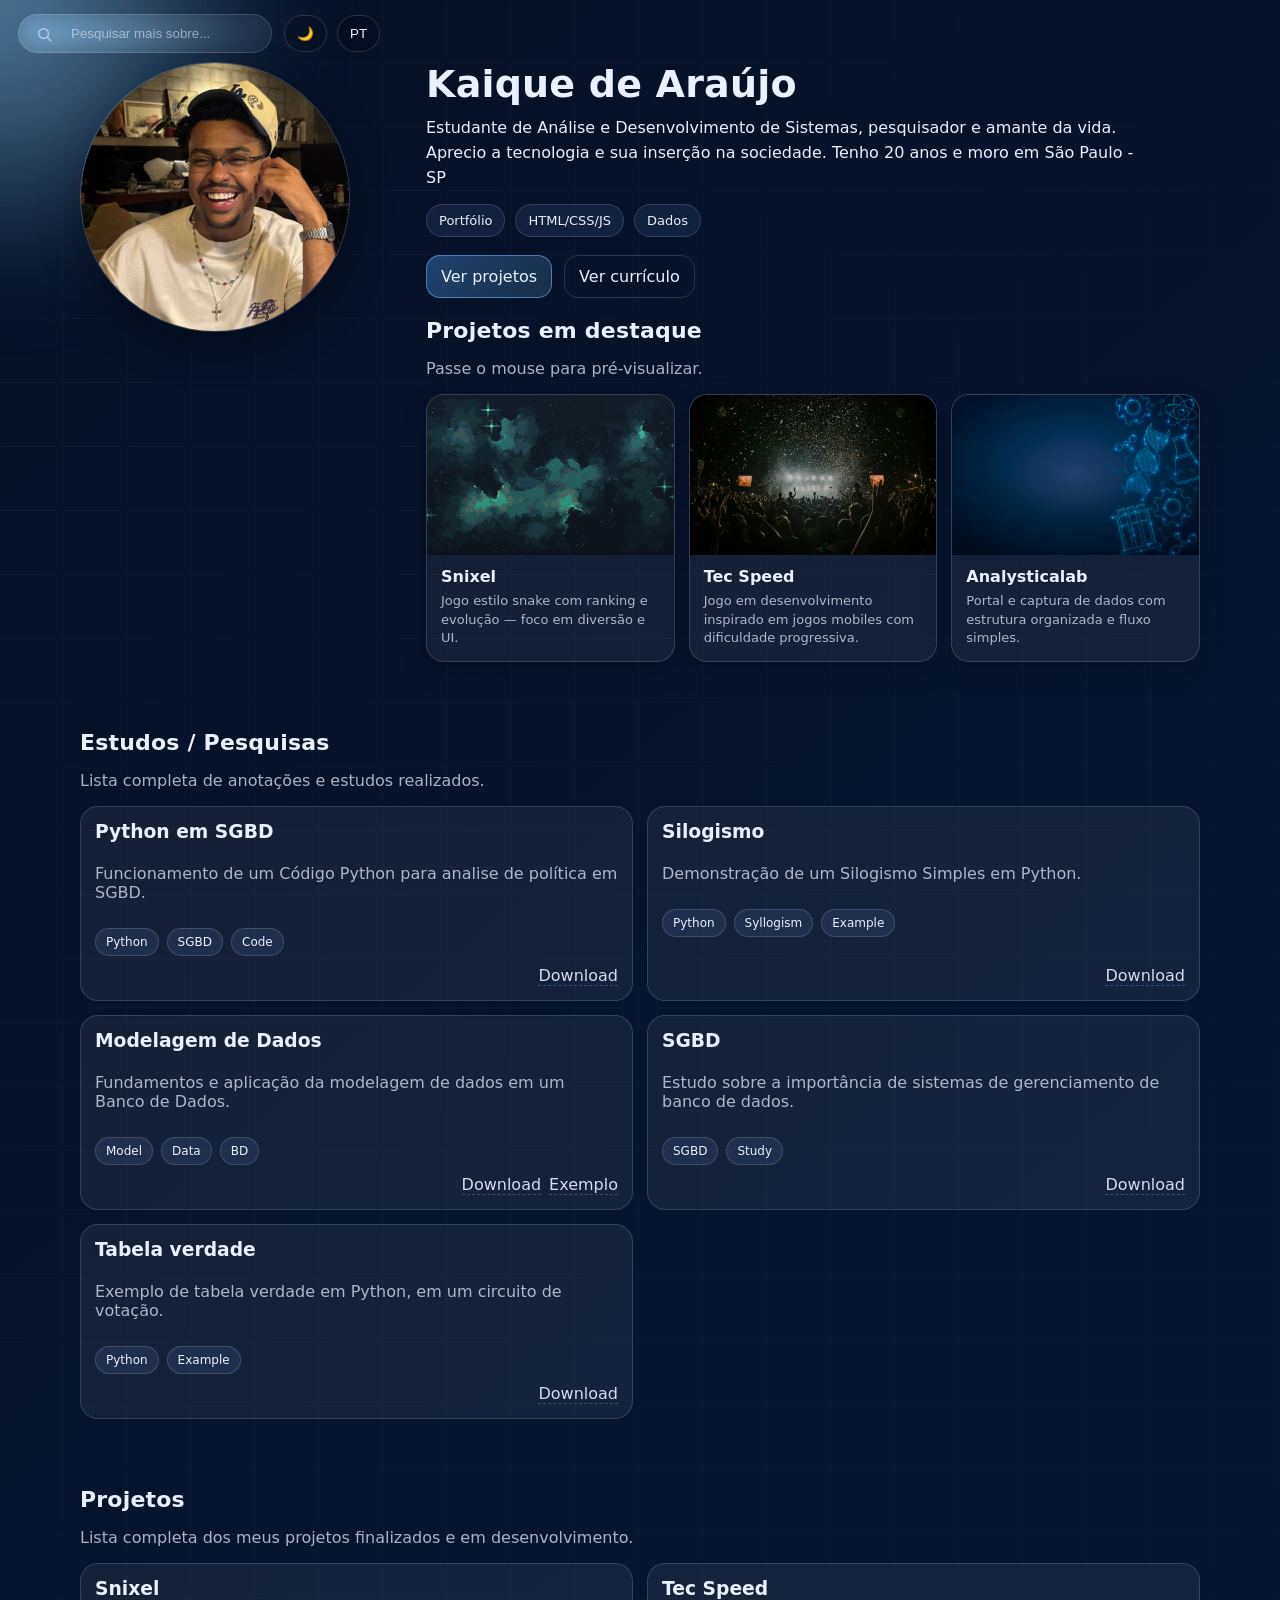
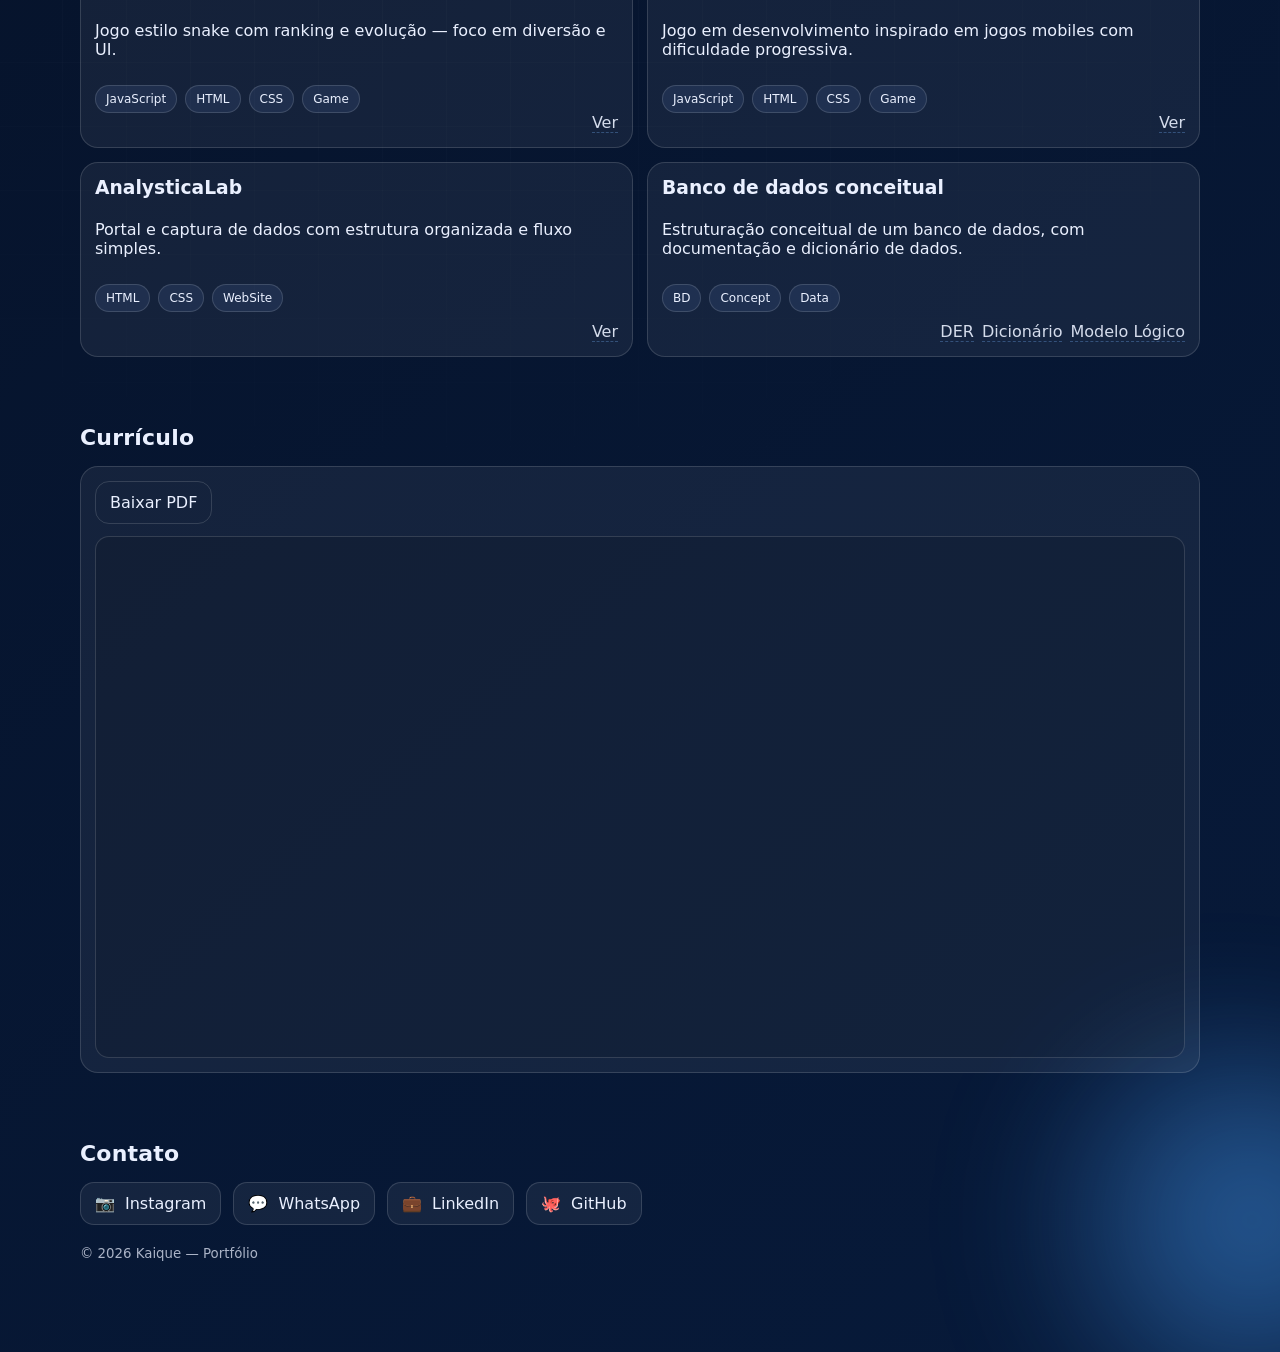
==== commit c5919556: "Fix duplicate body and mobile nav" ====
--- a/index.html
+++ b/index.html
@@ -47,6 +47,11 @@
   </header>
 
   <!-- Right hidden navbar (reveals on hover) -->
+   <button class="menu-toggle" aria-label="Abrir menu">
+  <span></span>
+  <span></span>
+  <span></span>
+</button>
   <aside class="nav-rail" aria-label="Menu lateral">
     <nav class="nav" aria-label="Navegação principal">
       <a href="#home" class="nav-item" data-i18n="nav_home" title="Home">🏠 <span>Home</span></a>
@@ -103,12 +108,12 @@
             <article class="card project"
   data-title="Snixel"
   data-desc="Jogo estilo snake com ranking e evolução — foco em diversão e UI."
-  data-shots="assets/snixel-1.png|assets/snixel-2.png|assets/snixel-3.png"
+  data-shots="/assets/images/snixel-1.PNG|assets/images/snixel-2.PNG|assets/images/snixel-3.PNG"
   data-tags="web front-end html css"
   data-demo="assets/games/SNIXEL/indeex.html"
   tabindex="0">
 
-  <div class="card-media" style="--img:url('assets/char.png')"></div>
+  <div class="card-media" style="--img:url('assets/images/char.png')"></div>
 
   <div class="card-body">
     <h3>Snixel</h3>
@@ -124,12 +129,12 @@
             <article class="card project"
   data-title="Tec Speed"
   data-desc="Jogo em desenvolvimento inspirado em jogos mobiles com dificuldade progressiva."
-  data-shots="assets/tec-speed-1.png|assets/tec-speed-2.png|assets/tec-speed-3.png"
+  data-shots="/assets/images/tec-speed-1.PNG|assets/images/tec-speed-2.PNG|assets/images/tec-speed-3.PNG"
   data-tags="web front-end html css"
   data-demo="assets/games/tec-speed/index.html"
   tabindex="0">
 
-  <div class="card-media" style="--img:url('assets/tec.jpg')"></div>
+  <div class="card-media" style="--img:url('assets/images/tec.jpg')"></div>
 
   <div class="card-body">
     <h3>Tec Speed</h3>
@@ -145,12 +150,12 @@
             <article class="card project"
   data-title="Analysticalab"
   data-desc="Portal de captura de dados com estrutura organizada e fluxo simples."
-  data-shots="assets/lab-1.png|assets/lab-3.png"
+  data-shots="/assets/images/lab-1.PNG|assets/images/lab-3.PNG"
   data-tags="web front-end html css"
   data-demo="assets/games/lab-page/index.html"
   tabindex="0">
 
-  <div class="card-media" style="--img:url('assets/lab-fundo.jpg')"></div>
+  <div class="card-media" style="--img:url('assets/images/lab-fundo.jpg')"></div>
 
   <div class="card-body">
     <h3>Analysticalab</h3>
--- a/style.css
+++ b/style.css
@@ -556,8 +556,105 @@
   flex-wrap: wrap;
 }
 
-.theme-toggle svg,
-.theme-toggle i {
-  color: inherit !important;
-  fill: currentColor !important;
+/* MOBILE */
+@media (max-width: 900px) {
+
+  .nav-rail {
+    width: 100%;
+    pointer-events: none;
+  }
+
+  .nav {
+    transform: translateX(100%);
+    width: 260px;
+    pointer-events: auto;
+  }
+
+  .nav-rail.active .nav {
+    transform: translateX(0);
+  }
+
+}
+.menu-toggle {
+  position: fixed;
+  top: 20px;
+  right: 20px;
+  z-index: 50;
+  font-size: 24px;
+  background: transparent;
+  border: none;
+  cursor: pointer;
+  display: none;
+}
+
+/* Mostrar só no mobile */
+@media (max-width: 900px) {
+  .menu-toggle {
+    display: block;
+  }
+}
+
+body {
+  opacity: 0;
+  filter: blur(5px);
+  animation: reveal 3s ease forwards;
+}
+
+@keyframes reveal {
+  to {
+    opacity: 1;
+    filter: blur(0);
+  }
+}
+.card, .list-card {
+  opacity: 0;
+  transform: translateY(20px);
+  animation: rise 2s ease forwards;
+}
+
+@keyframes rise {
+  to {
+    opacity: 1;
+    transform: translateY(0);
+  }
+}
+.menu-toggle {
+  position: fixed;
+  top: 22px;
+  right: 22px;
+  width: 28px;
+  height: 22px;
+  display: none;
+  flex-direction: column;
+  justify-content: space-between;
+  background: transparent;
+  border: none;
+  cursor: pointer;
+  z-index: 60;
+}
+
+.menu-toggle span {
+  display: block;
+  height: 2px;
+  width: 100%;
+  background: currentColor;
+  transition: all 0.3s ease;
+}
+
+/* Mobile only */
+@media (max-width: 900px) {
+  .menu-toggle {
+    display: flex;
+  }
+}
+.menu-toggle.active span:nth-child(1) {
+  transform: translateY(10px) rotate(45deg);
+}
+
+.menu-toggle.active span:nth-child(2) {
+  opacity: 0;
+}
+
+.menu-toggle.active span:nth-child(3) {
+  transform: translateY(-10px) rotate(-45deg);
 }
